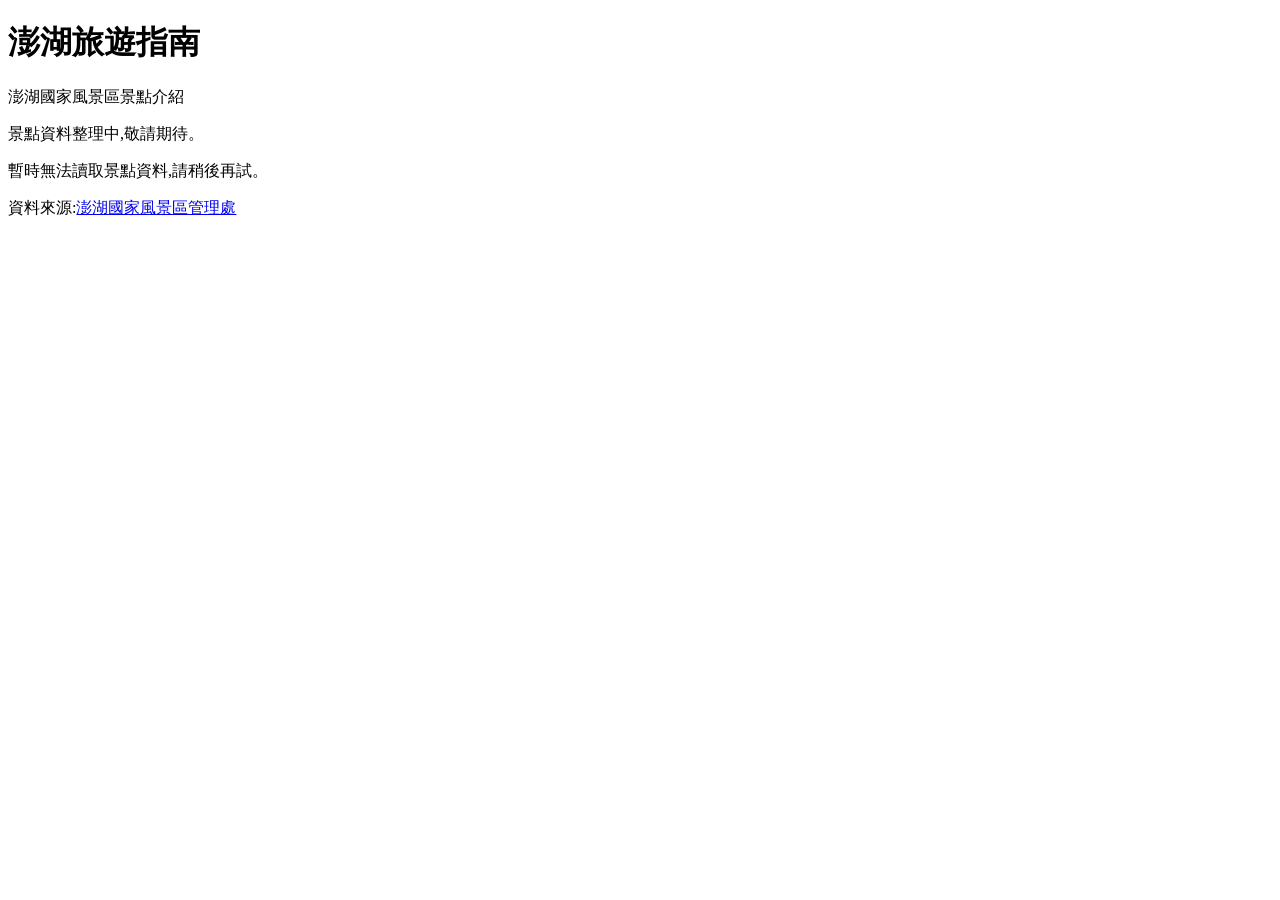
==== index.html @ 27d3d0ed "T2: 專案骨架 — 首頁/詳情頁/JS 模組/文件鏈/空資料占位 - index.html + assets/js/main.js:景點卡片列表,fetch data/places.json,空態友" ====
<!DOCTYPE html>
<html lang="zh-Hant">
<head>
  <meta charset="UTF-8">
  <meta name="viewport" content="width=device-width, initial-scale=1.0">
  <title>澎湖旅遊指南 | 景點列表</title>
  <meta name="description" content="澎湖旅遊景點介紹站,資料來源:澎湖國家風景區管理處。">
  <!-- T4(Hark)補上視覺實作:assets/css/style.css 目前尚未存在,先 link 占位 -->
  <link rel="stylesheet" href="assets/css/style.css">
</head>
<body>
  <header class="site-header">
    <h1>澎湖旅遊指南</h1>
    <p class="site-subtitle">澎湖國家風景區景點介紹</p>
  </header>

  <main>
    <section id="place-list" class="place-list" aria-live="polite">
      <!-- 景點卡片由 assets/js/main.js 動態渲染 -->
      <noscript>本站需要啟用 JavaScript 才能瀏覽景點列表。</noscript>
    </section>
  </main>

  <footer class="site-footer">
    <p>資料來源:<a href="https://www.penghu-nsa.gov.tw/" target="_blank" rel="noopener">澎湖國家風景區管理處</a></p>
  </footer>

  <script src="assets/js/main.js"></script>
</body>
</html>
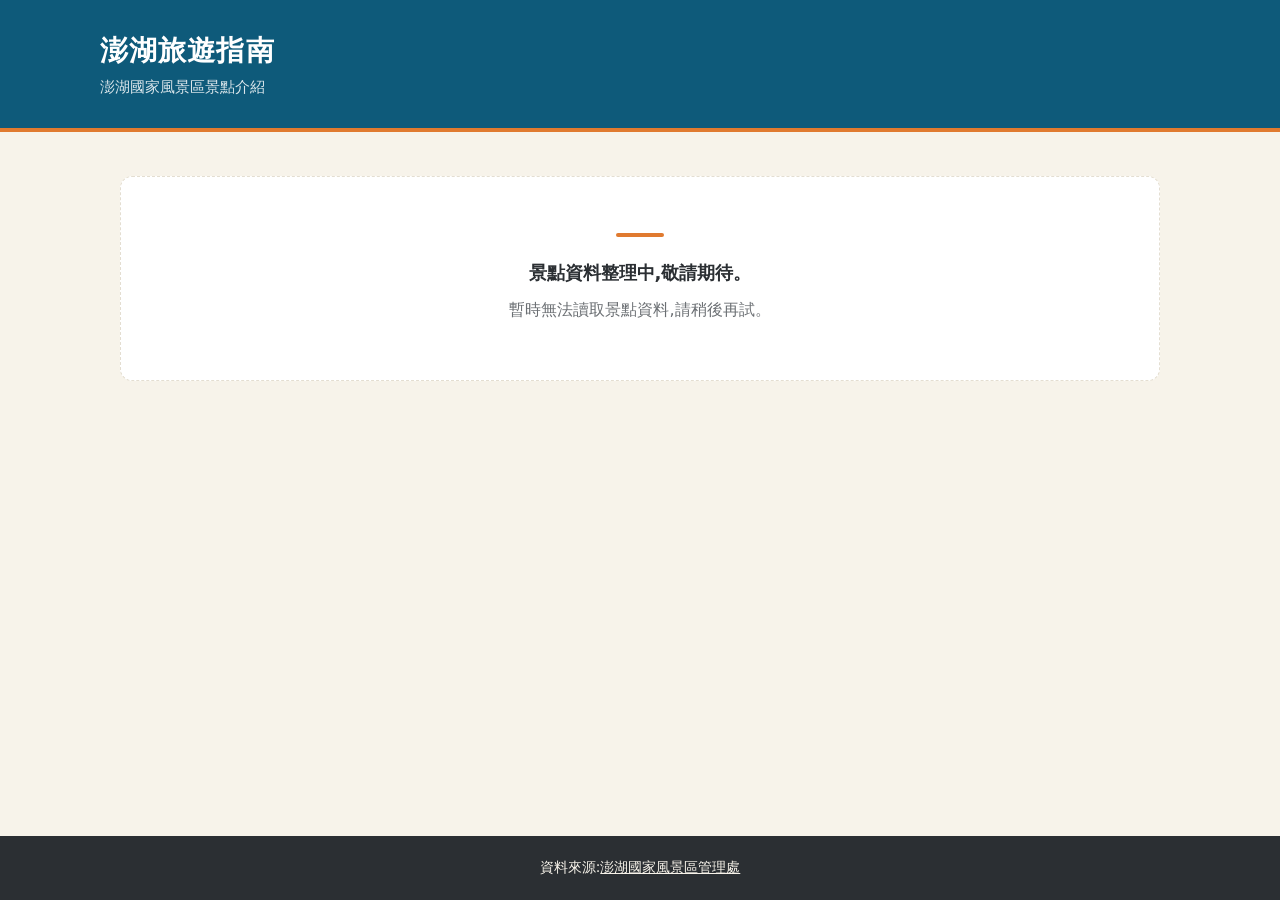
==== commit 1725c1a5: "T3/T4: AGENTS.md、SDD.md、style.css;前端對齊 slug/sources schema 並加地區/類型篩選" ====
--- a/index.html
+++ b/index.html
@@ -5,7 +5,6 @@
   <meta name="viewport" content="width=device-width, initial-scale=1.0">
   <title>澎湖旅遊指南 | 景點列表</title>
   <meta name="description" content="澎湖旅遊景點介紹站,資料來源:澎湖國家風景區管理處。">
-  <!-- T4(Hark)補上視覺實作:assets/css/style.css 目前尚未存在,先 link 占位 -->
   <link rel="stylesheet" href="assets/css/style.css">
 </head>
 <body>
@@ -15,6 +14,8 @@
   </header>
 
   <main>
+    <div id="filter-bar" class="filter-bar" hidden></div>
+    <p id="result-count" class="result-count" aria-live="polite"></p>
     <section id="place-list" class="place-list" aria-live="polite">
       <!-- 景點卡片由 assets/js/main.js 動態渲染 -->
       <noscript>本站需要啟用 JavaScript 才能瀏覽景點列表。</noscript>
--- a/assets/css/style.css
+++ b/assets/css/style.css
@@ -0,0 +1,410 @@
+/* =========================================================
+   style.css — 澎湖旅遊指南
+   視覺規範見 AGENTS.md §5。顏色只用下方 CSS 變數,不在別處寫死色碼。
+   ========================================================= */
+
+:root {
+  --color-sand: #F7F3EA;
+  --color-paper: #FFFFFF;
+  --color-basalt: #2B2F33;
+  --color-muted: #6B6F73;
+  --color-sea: #0E5A7A;
+  --color-sea-light: #E3EEF2;
+  --color-gaillardia: #E07A2F;
+  --color-line: #E4DED1;
+
+  --font-base: "PingFang TC", "Noto Sans TC", "Microsoft JhengHei", system-ui, sans-serif;
+  --radius: 12px;
+  --max-width: 1080px;
+  --reading-width: 720px;
+  --shadow: 0 1px 2px rgba(43, 47, 51, 0.06), 0 4px 16px rgba(43, 47, 51, 0.06);
+}
+
+/* ---------- 基礎 ---------- */
+
+*,
+*::before,
+*::after {
+  box-sizing: border-box;
+}
+
+html {
+  -webkit-text-size-adjust: 100%;
+}
+
+body {
+  margin: 0;
+  min-height: 100vh;
+  display: flex;
+  flex-direction: column;
+  background: var(--color-sand);
+  color: var(--color-basalt);
+  font-family: var(--font-base);
+  font-size: 16px;
+  line-height: 1.75;
+}
+
+main {
+  flex: 1;
+  width: 100%;
+  max-width: var(--max-width);
+  margin: 0 auto;
+  padding: 24px 20px 56px;
+}
+
+h1,
+h2,
+h3 {
+  line-height: 1.35;
+  font-weight: 700;
+}
+
+a {
+  color: var(--color-sea);
+}
+
+a:hover {
+  text-decoration-thickness: 2px;
+}
+
+:focus-visible {
+  outline: 3px solid var(--color-gaillardia);
+  outline-offset: 2px;
+}
+
+img {
+  max-width: 100%;
+  display: block;
+}
+
+/* ---------- 頁首 ---------- */
+
+.site-header {
+  background: var(--color-sea);
+  color: var(--color-paper);
+  padding: 32px 20px 28px;
+  border-bottom: 4px solid var(--color-gaillardia);
+}
+
+.site-header > * {
+  max-width: var(--max-width);
+  margin-left: auto;
+  margin-right: auto;
+}
+
+.site-header h1 {
+  margin: 0 auto;
+  font-size: 1.75rem;
+  letter-spacing: 0.04em;
+}
+
+.site-header h1 a {
+  color: inherit;
+  text-decoration: none;
+}
+
+.site-subtitle {
+  margin: 4px auto 0;
+  opacity: 0.85;
+  font-size: 0.95rem;
+}
+
+.site-header nav,
+.site-nav {
+  margin: 8px auto 0;
+  font-size: 0.95rem;
+}
+
+.site-header nav a,
+.site-nav a {
+  color: var(--color-paper);
+  opacity: 0.9;
+}
+
+/* ---------- 篩選列 ---------- */
+
+.filter-bar {
+  display: grid;
+  gap: 12px;
+  margin-bottom: 20px;
+}
+
+.filter-group {
+  display: flex;
+  flex-wrap: wrap;
+  align-items: center;
+  gap: 8px;
+}
+
+.filter-label {
+  min-width: 3em;
+  font-size: 0.9rem;
+  font-weight: 700;
+  color: var(--color-muted);
+}
+
+.filter-chip {
+  appearance: none;
+  border: 1px solid var(--color-line);
+  background: var(--color-paper);
+  color: var(--color-basalt);
+  font: inherit;
+  font-size: 0.9rem;
+  line-height: 1;
+  padding: 8px 14px;
+  border-radius: 999px;
+  cursor: pointer;
+  transition: background-color 0.15s, color 0.15s, border-color 0.15s;
+}
+
+.filter-chip:hover {
+  background: var(--color-sea-light);
+  border-color: var(--color-sea-light);
+}
+
+.filter-chip.is-active {
+  background: var(--color-sea);
+  border-color: var(--color-sea);
+  color: var(--color-paper);
+}
+
+.result-count {
+  margin: 0 0 12px;
+  font-size: 0.9rem;
+  color: var(--color-muted);
+}
+
+/* ---------- 景點卡片列表 ---------- */
+
+.place-list {
+  display: grid;
+  grid-template-columns: 1fr;
+  gap: 16px;
+}
+
+@media (min-width: 640px) {
+  .place-list {
+    grid-template-columns: repeat(2, 1fr);
+  }
+}
+
+@media (min-width: 960px) {
+  .place-list {
+    grid-template-columns: repeat(3, 1fr);
+  }
+}
+
+.place-card {
+  display: flex;
+  flex-direction: column;
+  background: var(--color-paper);
+  border: 1px solid var(--color-line);
+  border-top: 4px solid var(--color-gaillardia);
+  border-radius: var(--radius);
+  overflow: hidden;
+  color: inherit;
+  text-decoration: none;
+  transition: transform 0.15s, box-shadow 0.15s;
+}
+
+.place-card:hover {
+  transform: translateY(-2px);
+  box-shadow: var(--shadow);
+}
+
+.place-card-image {
+  width: 100%;
+  aspect-ratio: 16 / 9;
+  object-fit: cover;
+}
+
+.place-card-body {
+  display: flex;
+  flex-direction: column;
+  gap: 6px;
+  padding: 16px 18px 18px;
+  flex: 1;
+}
+
+.place-card-meta,
+.place-meta {
+  margin: 0;
+  font-size: 0.85rem;
+  color: var(--color-muted);
+}
+
+.place-card-meta strong,
+.place-meta strong {
+  color: var(--color-sea);
+  font-weight: 700;
+}
+
+.place-card-name {
+  margin: 0;
+  font-size: 1.2rem;
+}
+
+.place-card-summary {
+  margin: 0;
+  font-size: 0.95rem;
+  flex: 1;
+}
+
+.place-card-tags,
+.place-tags {
+  display: flex;
+  flex-wrap: wrap;
+  gap: 6px;
+  margin: 4px 0 0;
+  padding: 0;
+  list-style: none;
+}
+
+.tag {
+  font-size: 0.8rem;
+  line-height: 1;
+  padding: 5px 10px;
+  border-radius: 999px;
+  background: var(--color-sea-light);
+  color: var(--color-sea);
+}
+
+/* ---------- 詳情頁 ---------- */
+
+.place-detail {
+  max-width: var(--reading-width);
+  margin: 0 auto;
+  background: var(--color-paper);
+  border: 1px solid var(--color-line);
+  border-top: 4px solid var(--color-gaillardia);
+  border-radius: var(--radius);
+  padding: 28px 28px 32px;
+}
+
+@media (max-width: 480px) {
+  .place-detail {
+    padding: 20px 18px 24px;
+  }
+}
+
+.place-figure {
+  margin: -28px -28px 20px;
+}
+
+.place-image {
+  width: 100%;
+  aspect-ratio: 16 / 9;
+  object-fit: cover;
+}
+
+.place-image-credit {
+  margin: 6px 28px 0;
+  font-size: 0.8rem;
+  color: var(--color-muted);
+}
+
+.place-name {
+  margin: 4px 0 8px;
+  font-size: 1.75rem;
+}
+
+.place-summary {
+  margin: 0 0 20px;
+  font-size: 1.1rem;
+  color: var(--color-sea);
+  font-weight: 700;
+}
+
+.place-description p {
+  margin: 0 0 1em;
+}
+
+.place-address {
+  margin: 16px 0 0;
+  padding-top: 16px;
+  border-top: 1px solid var(--color-line);
+}
+
+.place-tags {
+  margin-top: 12px;
+}
+
+.place-notice {
+  margin: 20px 0 0;
+  padding: 12px 14px;
+  border-left: 4px solid var(--color-gaillardia);
+  background: var(--color-sand);
+  font-size: 0.9rem;
+}
+
+.place-source {
+  margin: 20px 0 0;
+  padding: 0;
+  list-style: none;
+}
+
+.place-source li + li {
+  margin-top: 4px;
+}
+
+.place-updated {
+  margin: 12px 0 0;
+  font-size: 0.85rem;
+  color: var(--color-muted);
+}
+
+/* ---------- 空態 / 狀態訊息 ---------- */
+
+.empty-state {
+  grid-column: 1 / -1;
+  text-align: center;
+  padding: 56px 24px;
+  background: var(--color-paper);
+  border: 1px dashed var(--color-line);
+  border-radius: var(--radius);
+}
+
+.empty-state::before {
+  content: "";
+  display: block;
+  width: 48px;
+  height: 4px;
+  margin: 0 auto 20px;
+  border-radius: 2px;
+  background: var(--color-gaillardia);
+}
+
+.empty-state-title {
+  margin: 0 0 6px;
+  font-size: 1.15rem;
+  font-weight: 700;
+}
+
+.empty-state-hint {
+  margin: 0;
+  color: var(--color-muted);
+}
+
+/* ---------- 頁尾 ---------- */
+
+.site-footer {
+  background: var(--color-basalt);
+  color: var(--color-sand);
+  padding: 20px;
+  font-size: 0.85rem;
+  text-align: center;
+}
+
+.site-footer p {
+  margin: 0;
+}
+
+.site-footer a {
+  color: var(--color-sand);
+}
+
+@media (prefers-reduced-motion: reduce) {
+  * {
+    transition: none !important;
+  }
+}
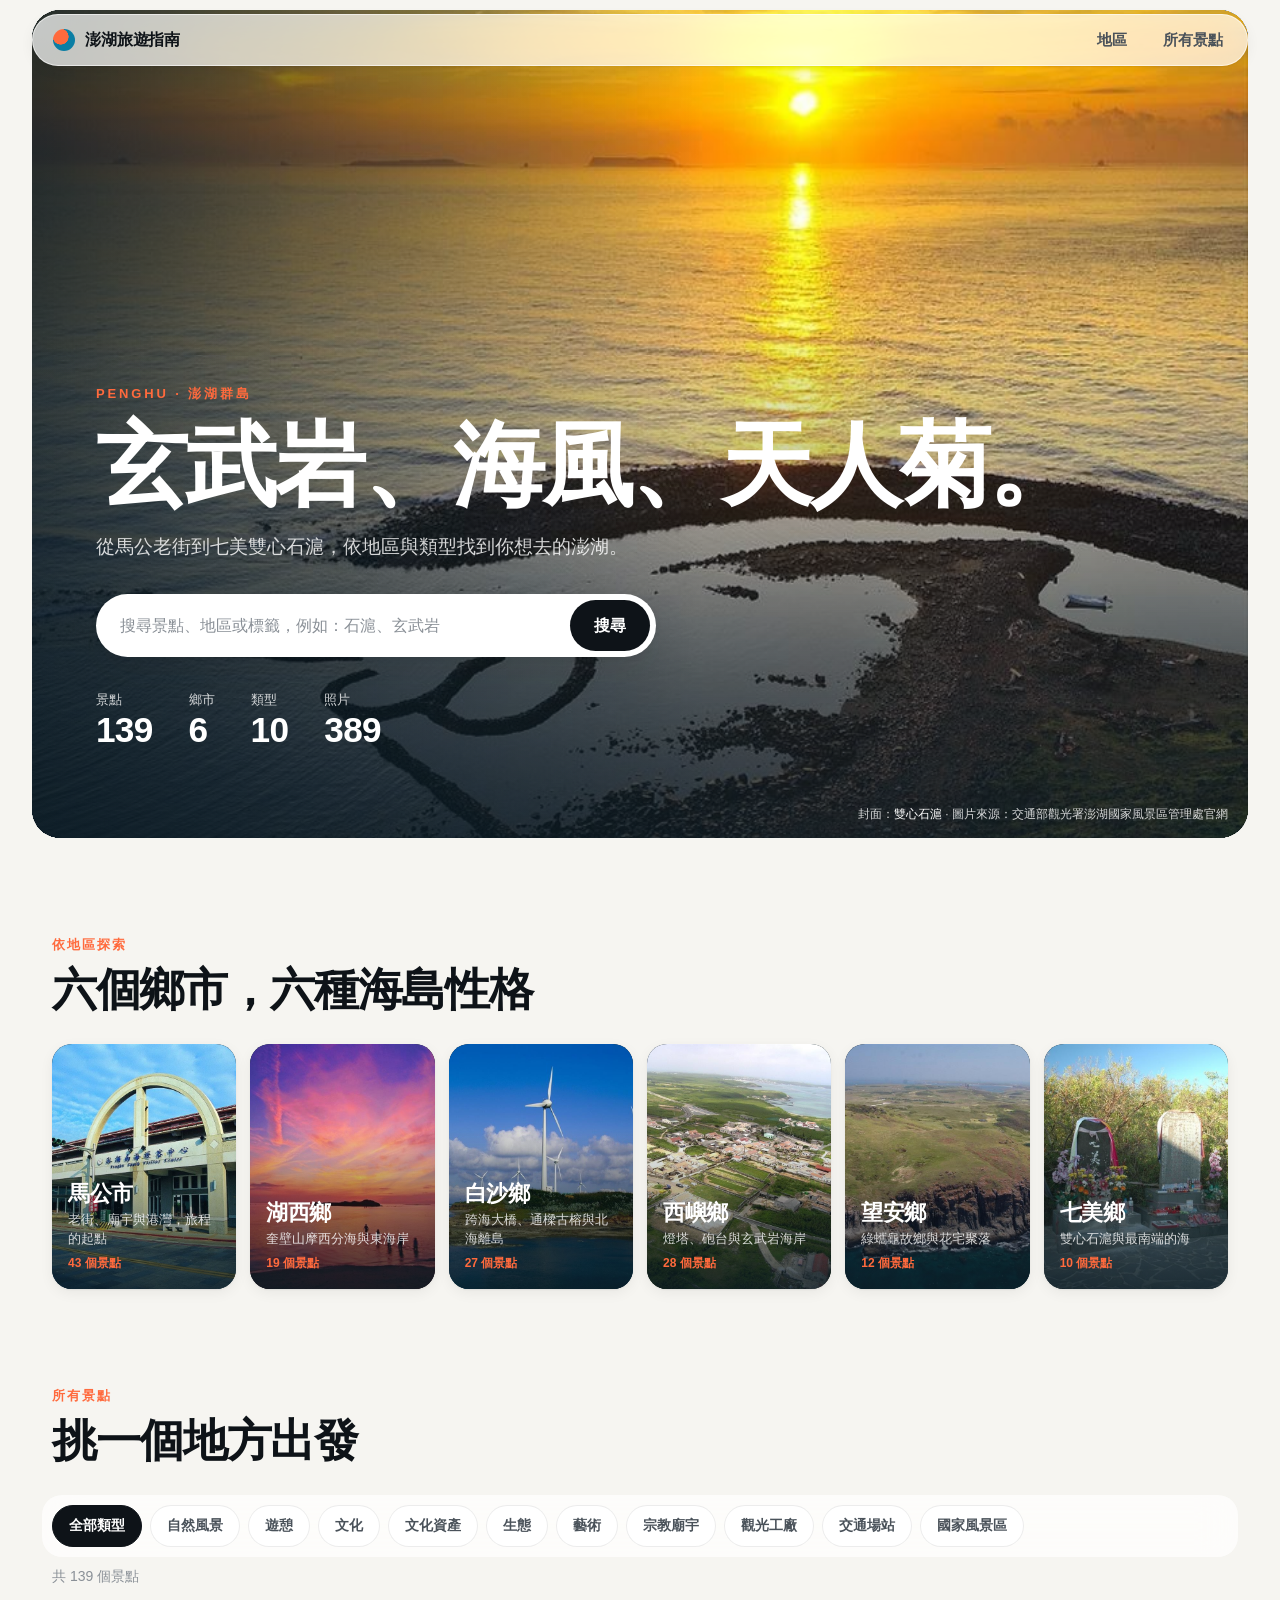
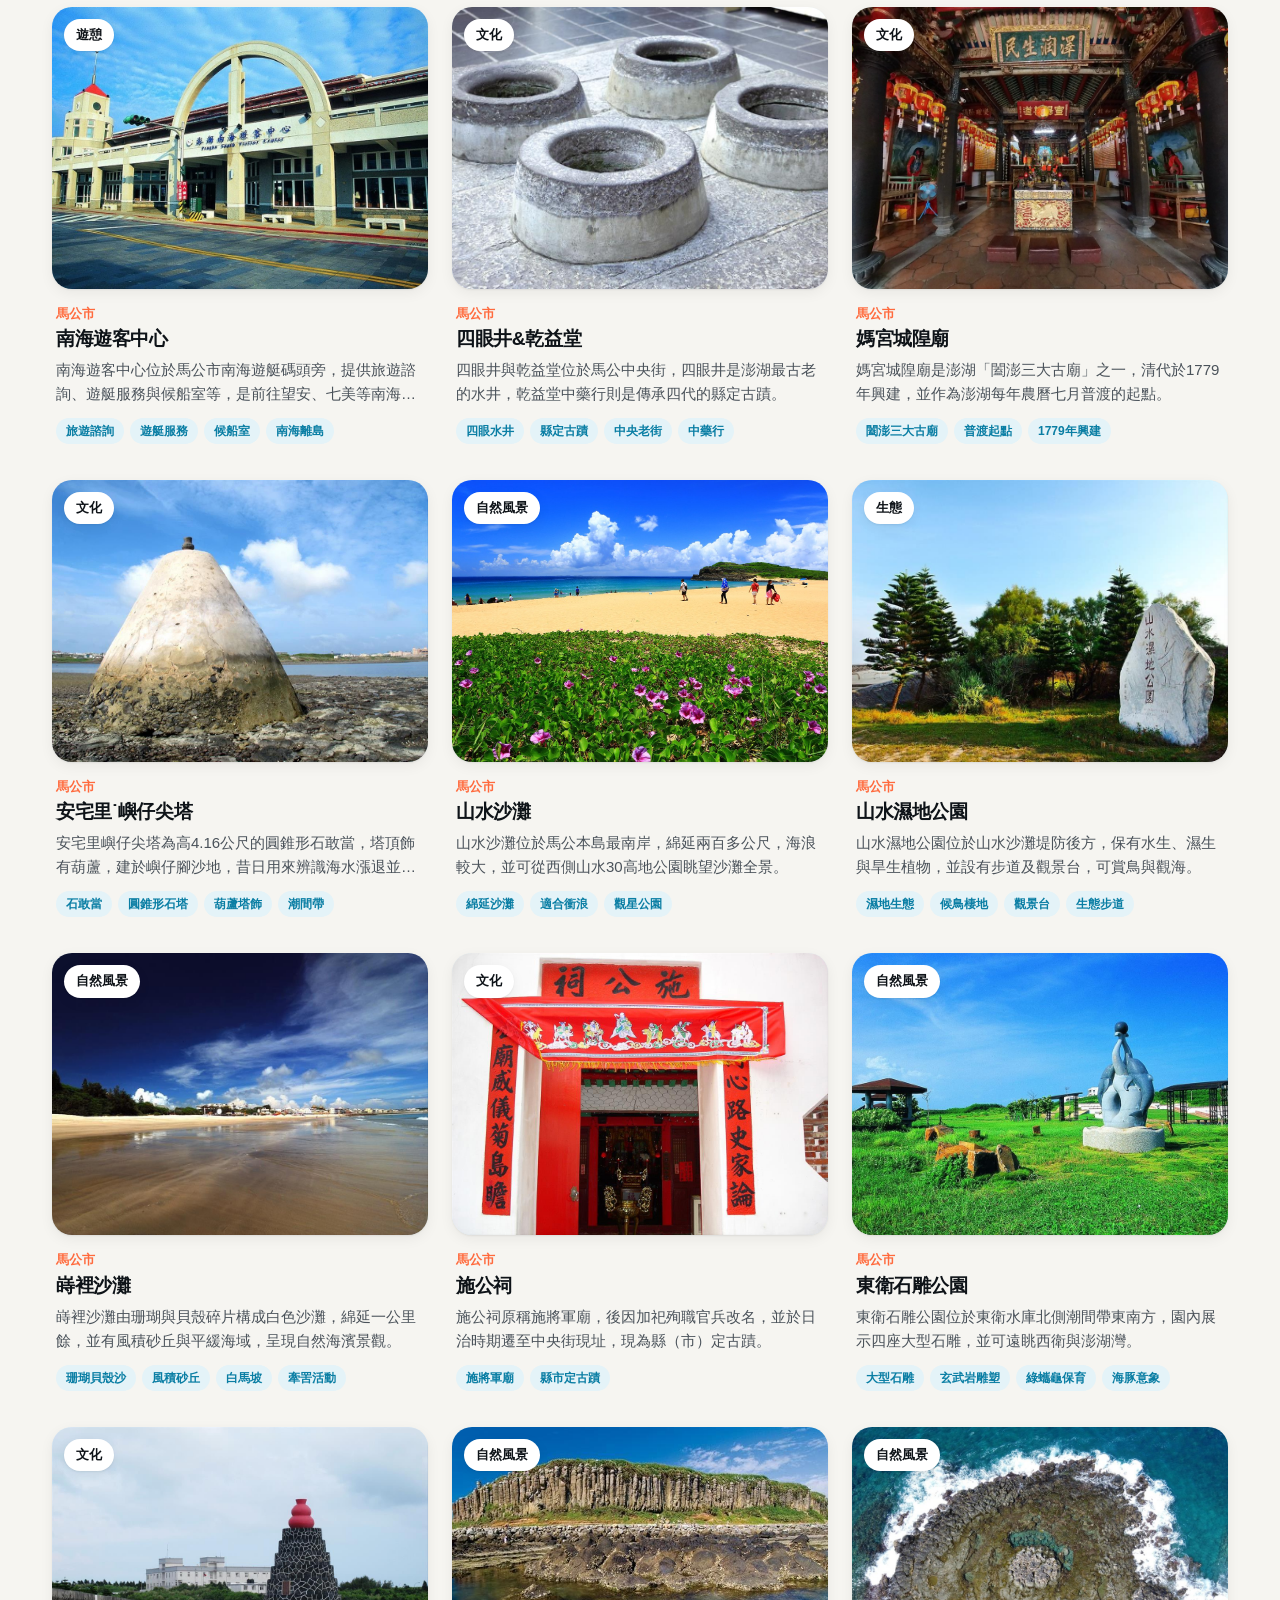
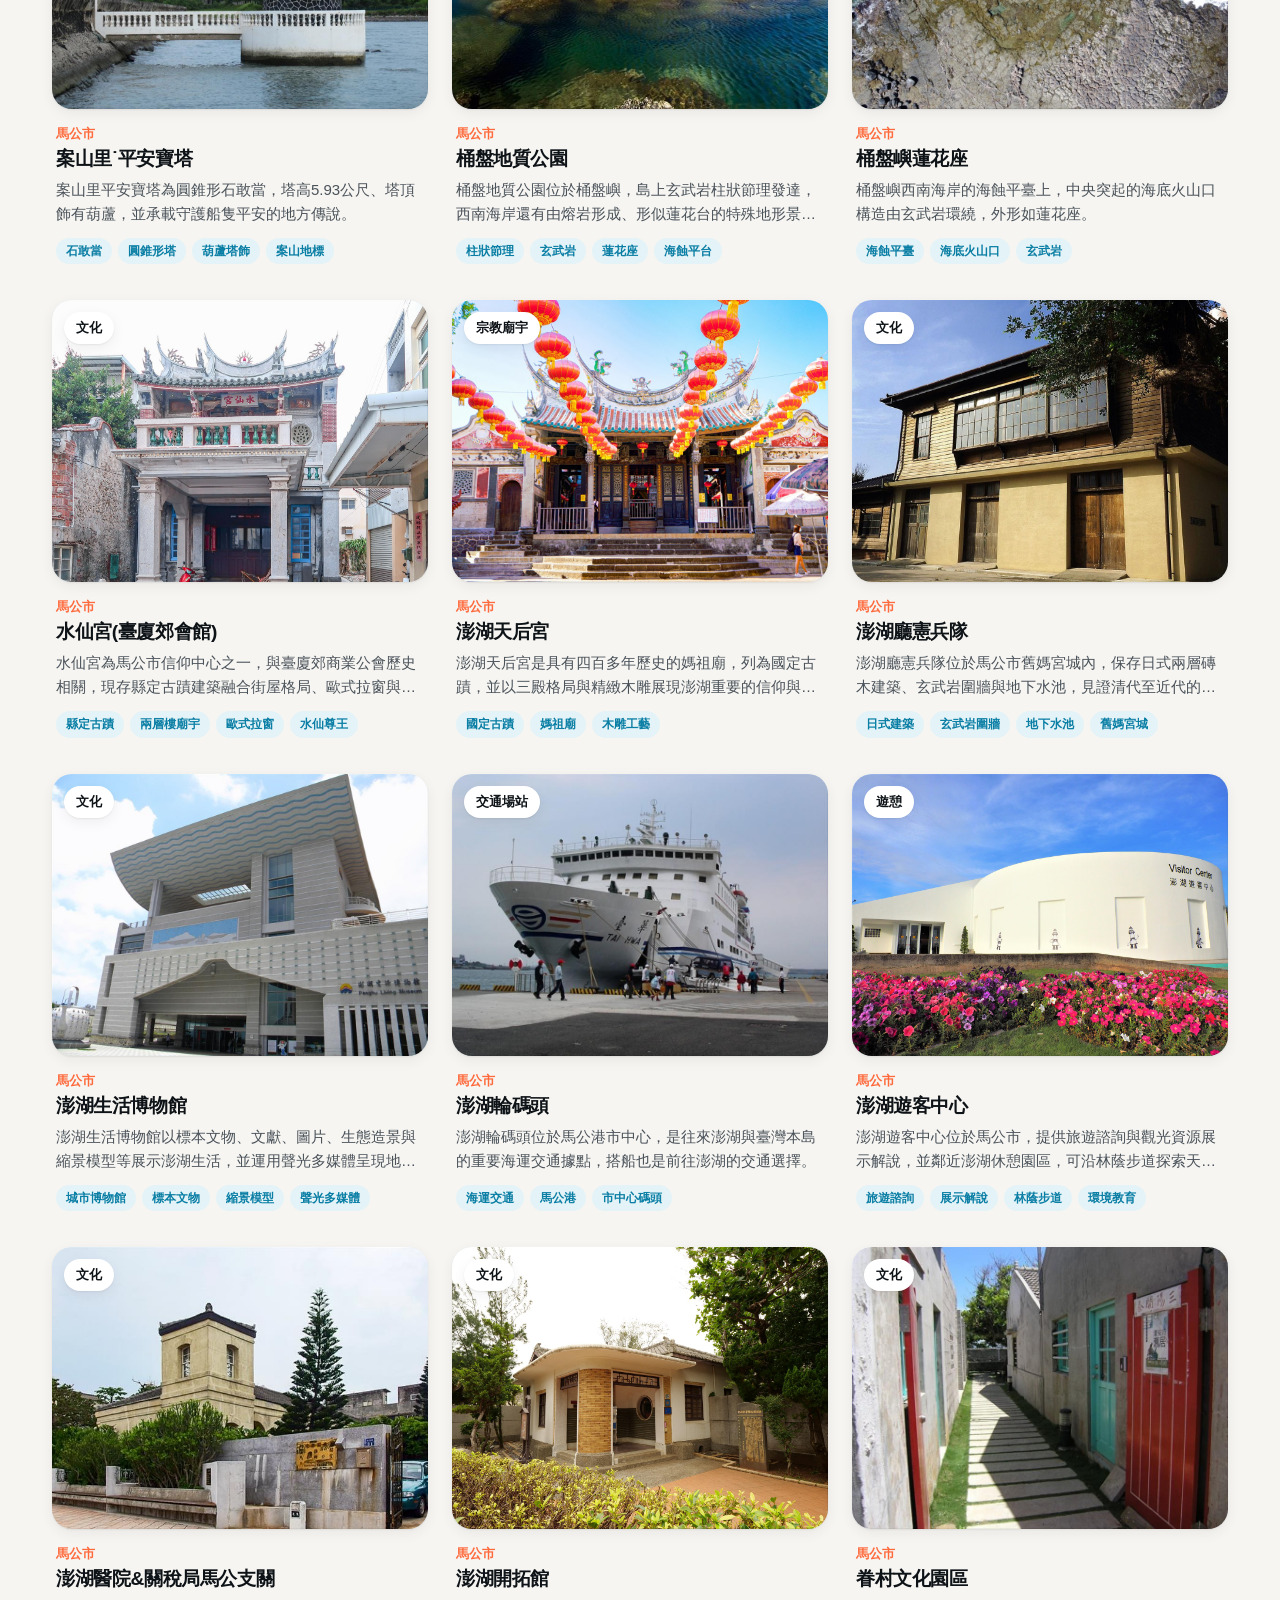
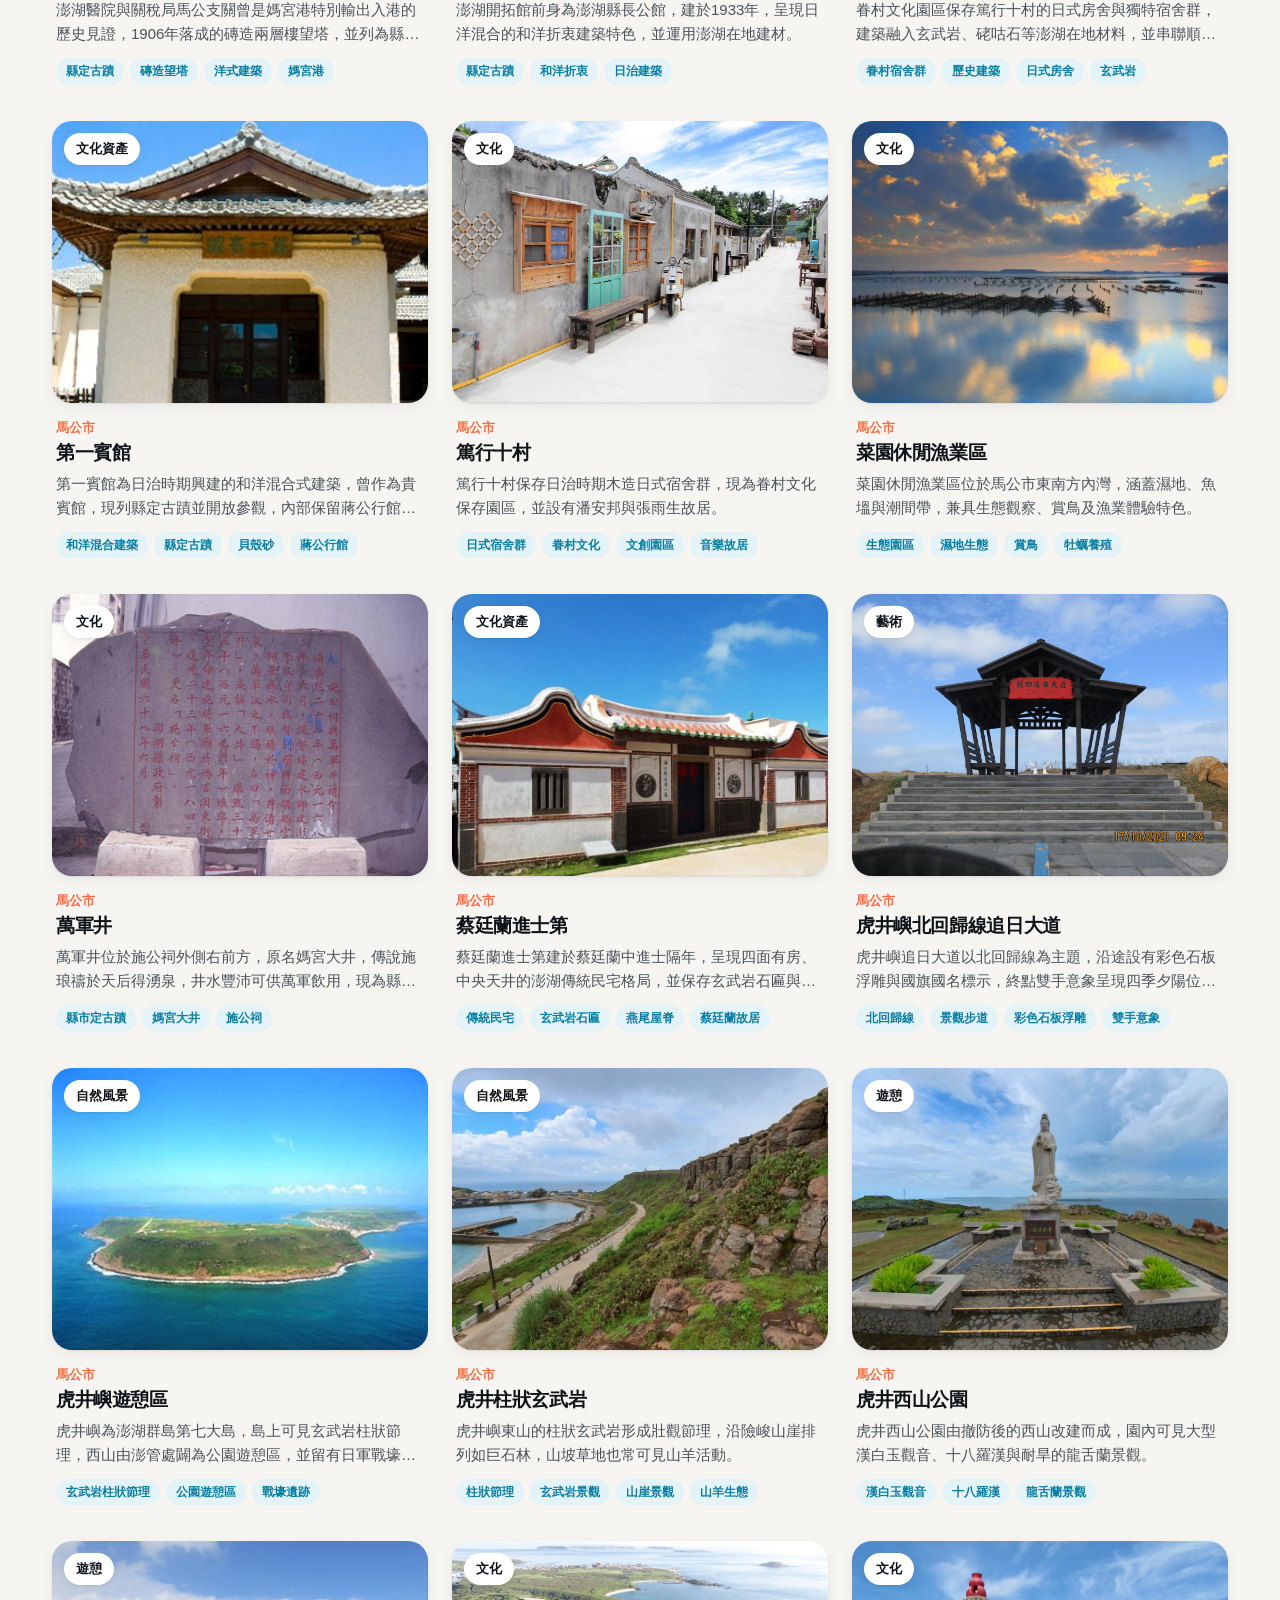
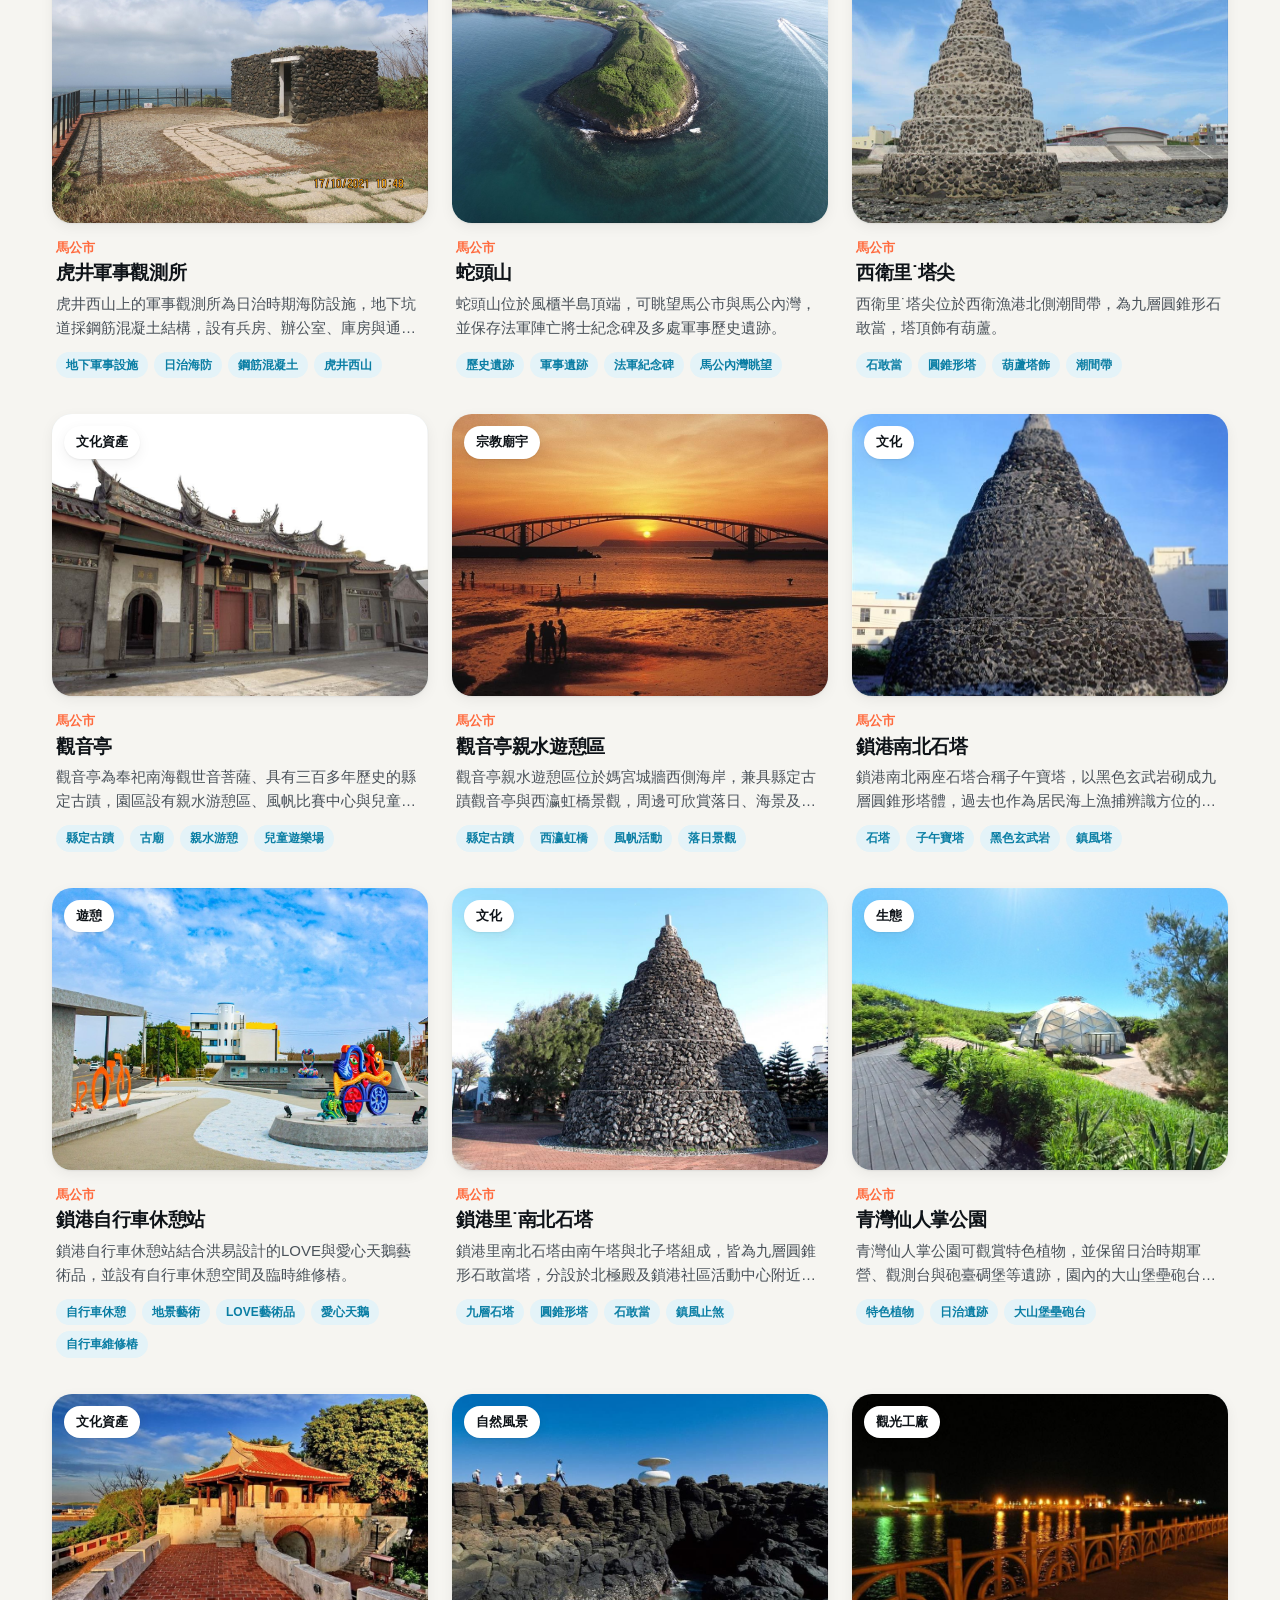
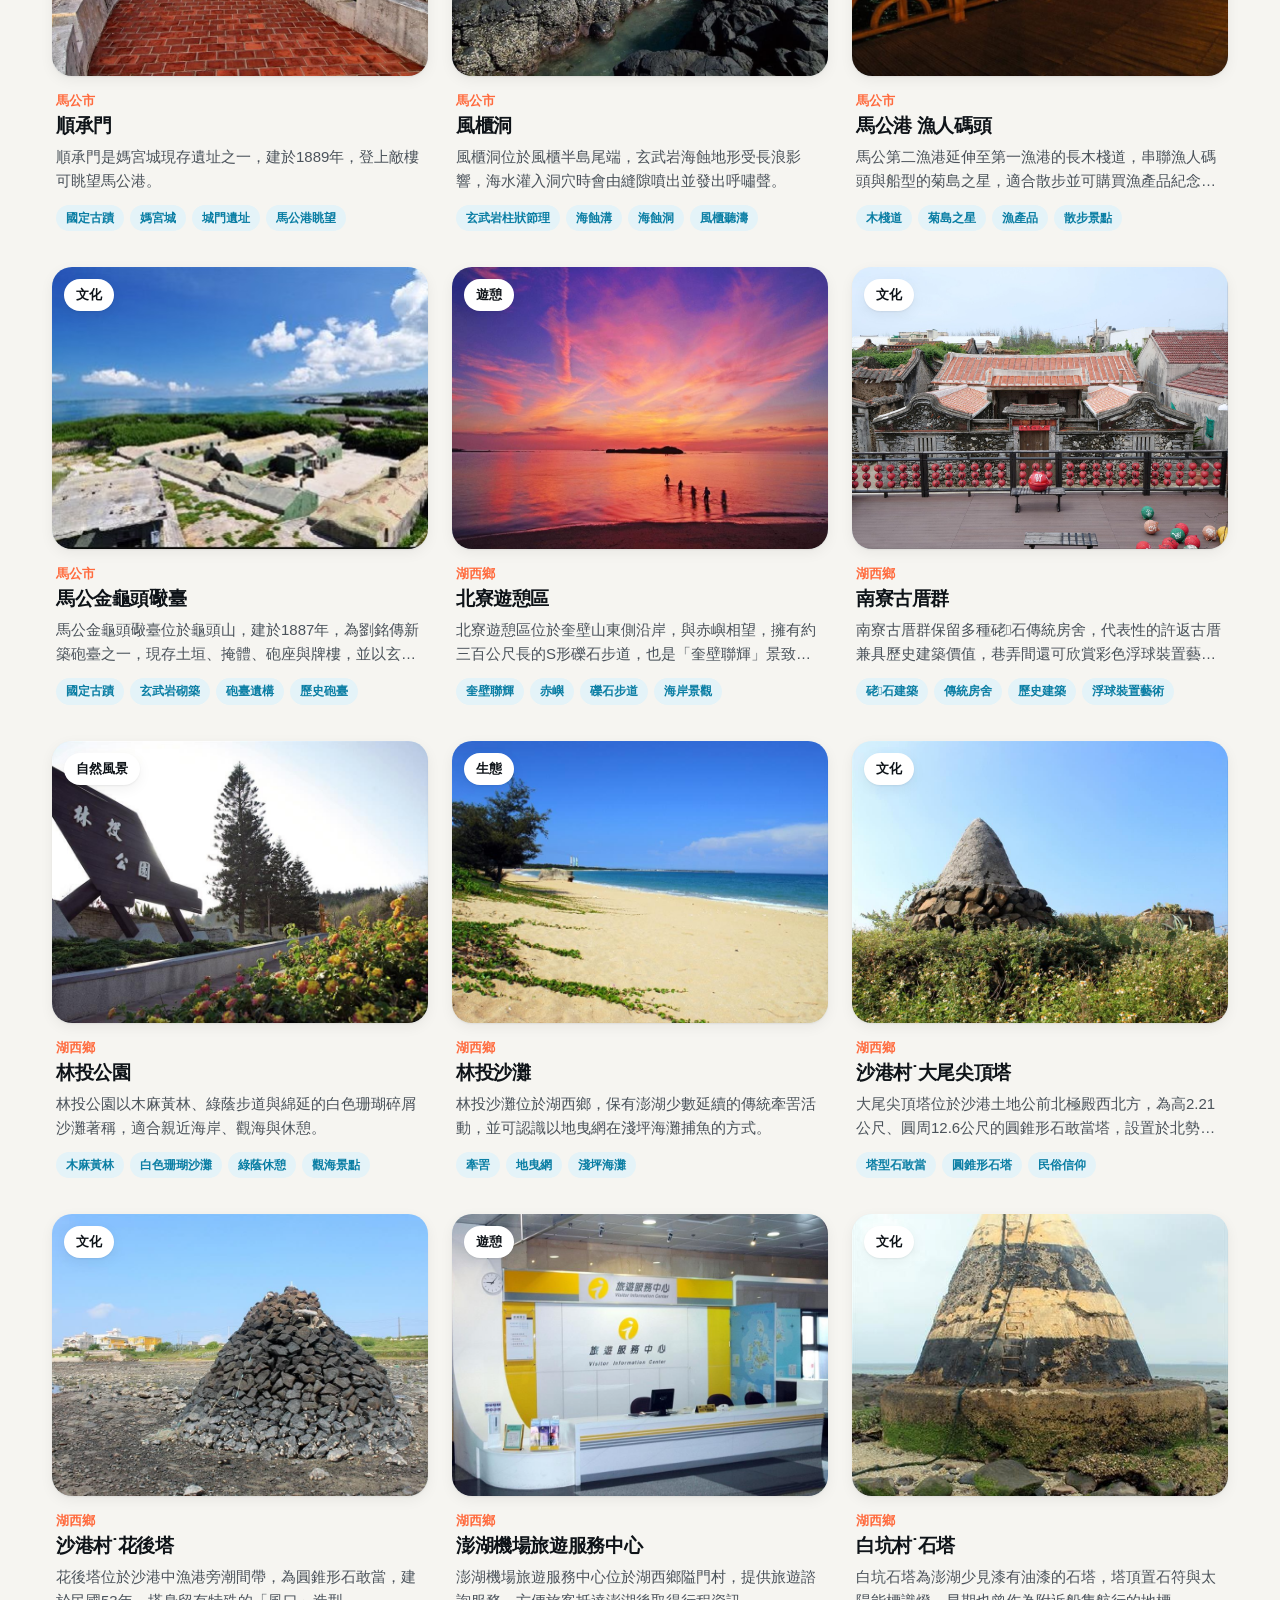
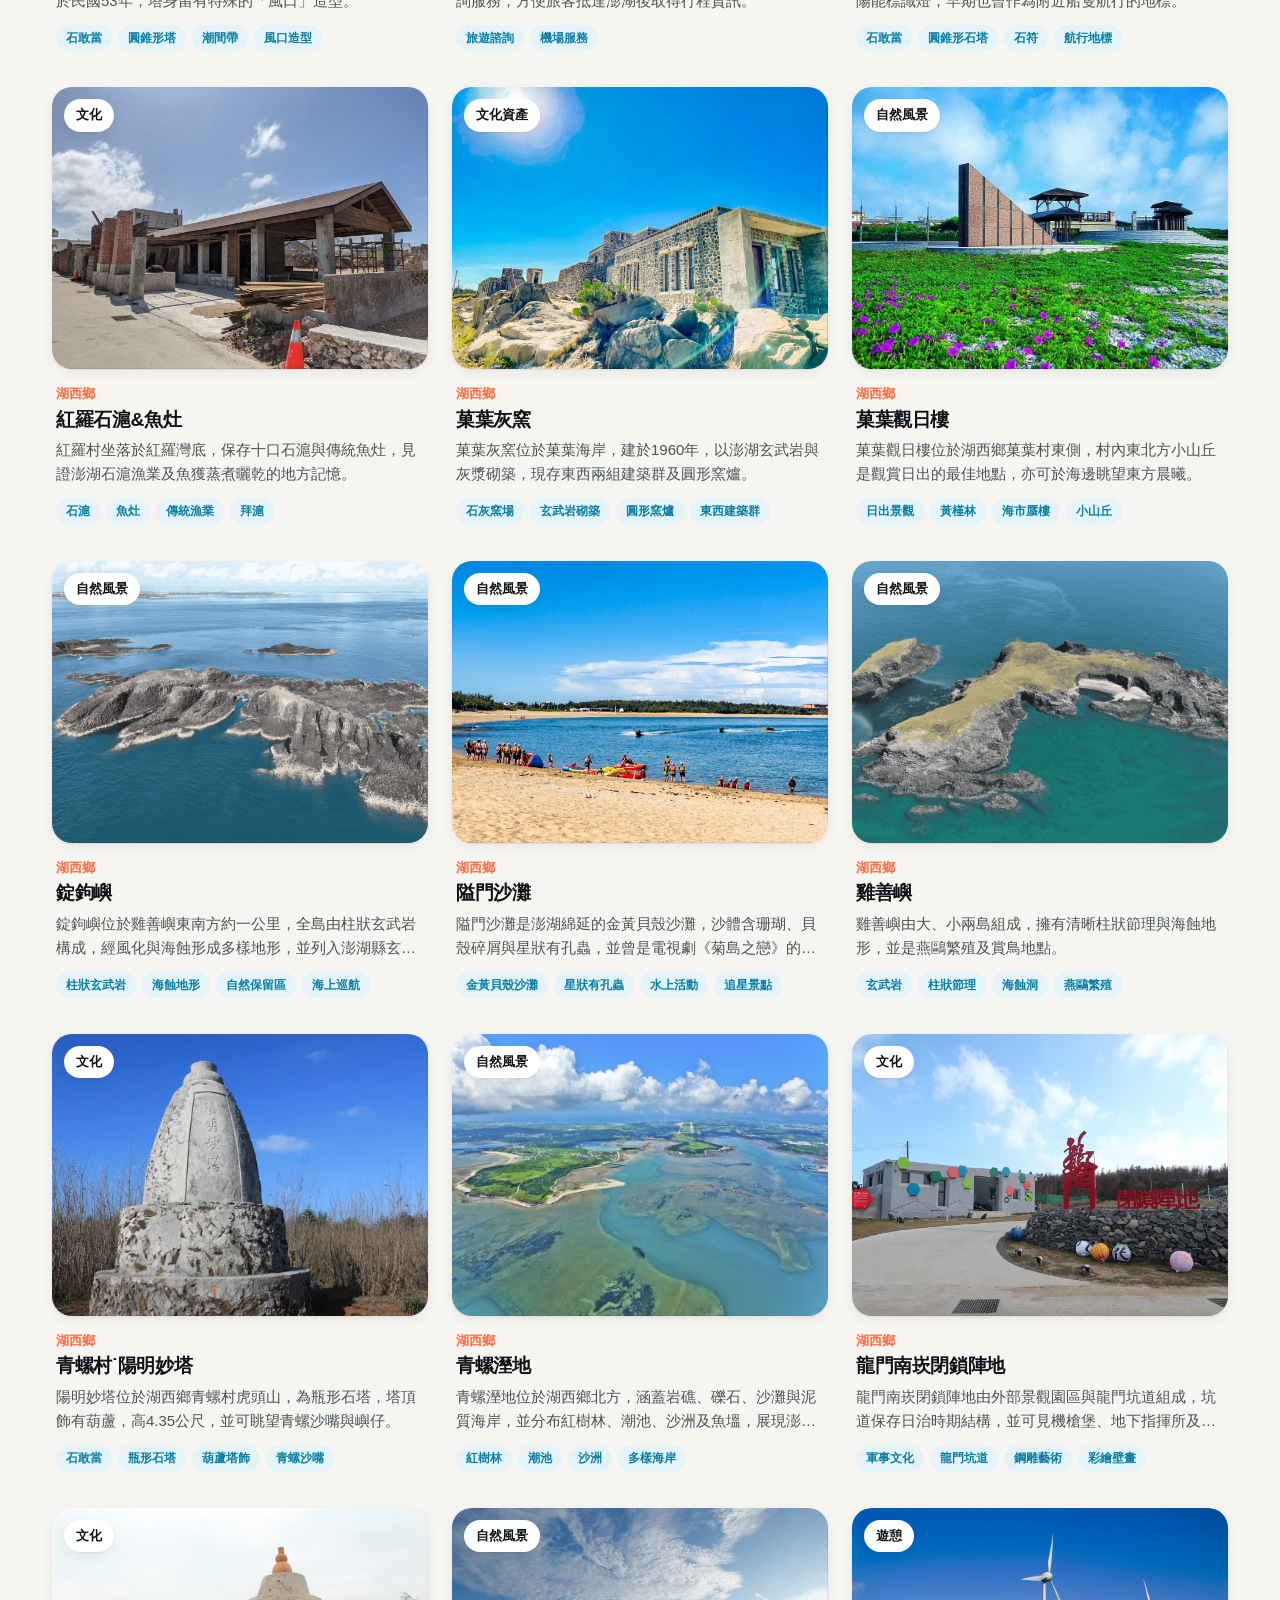
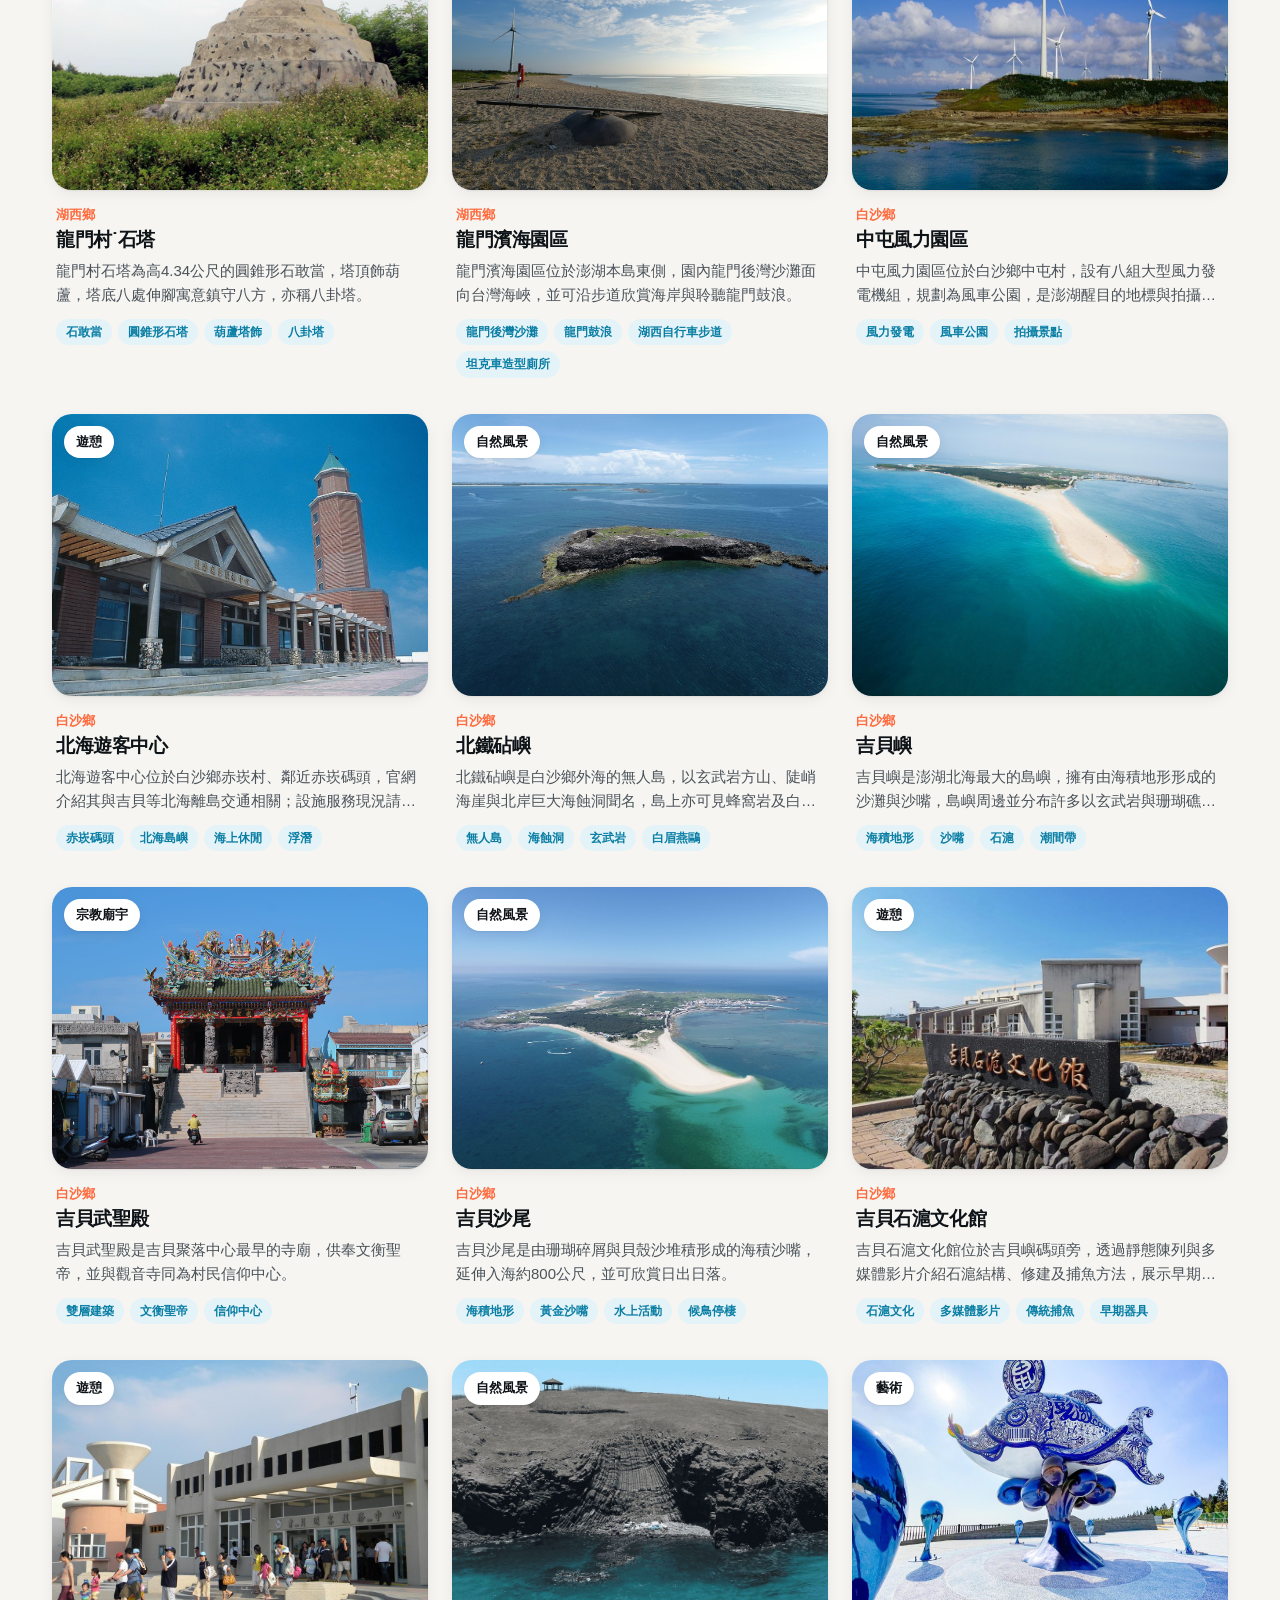
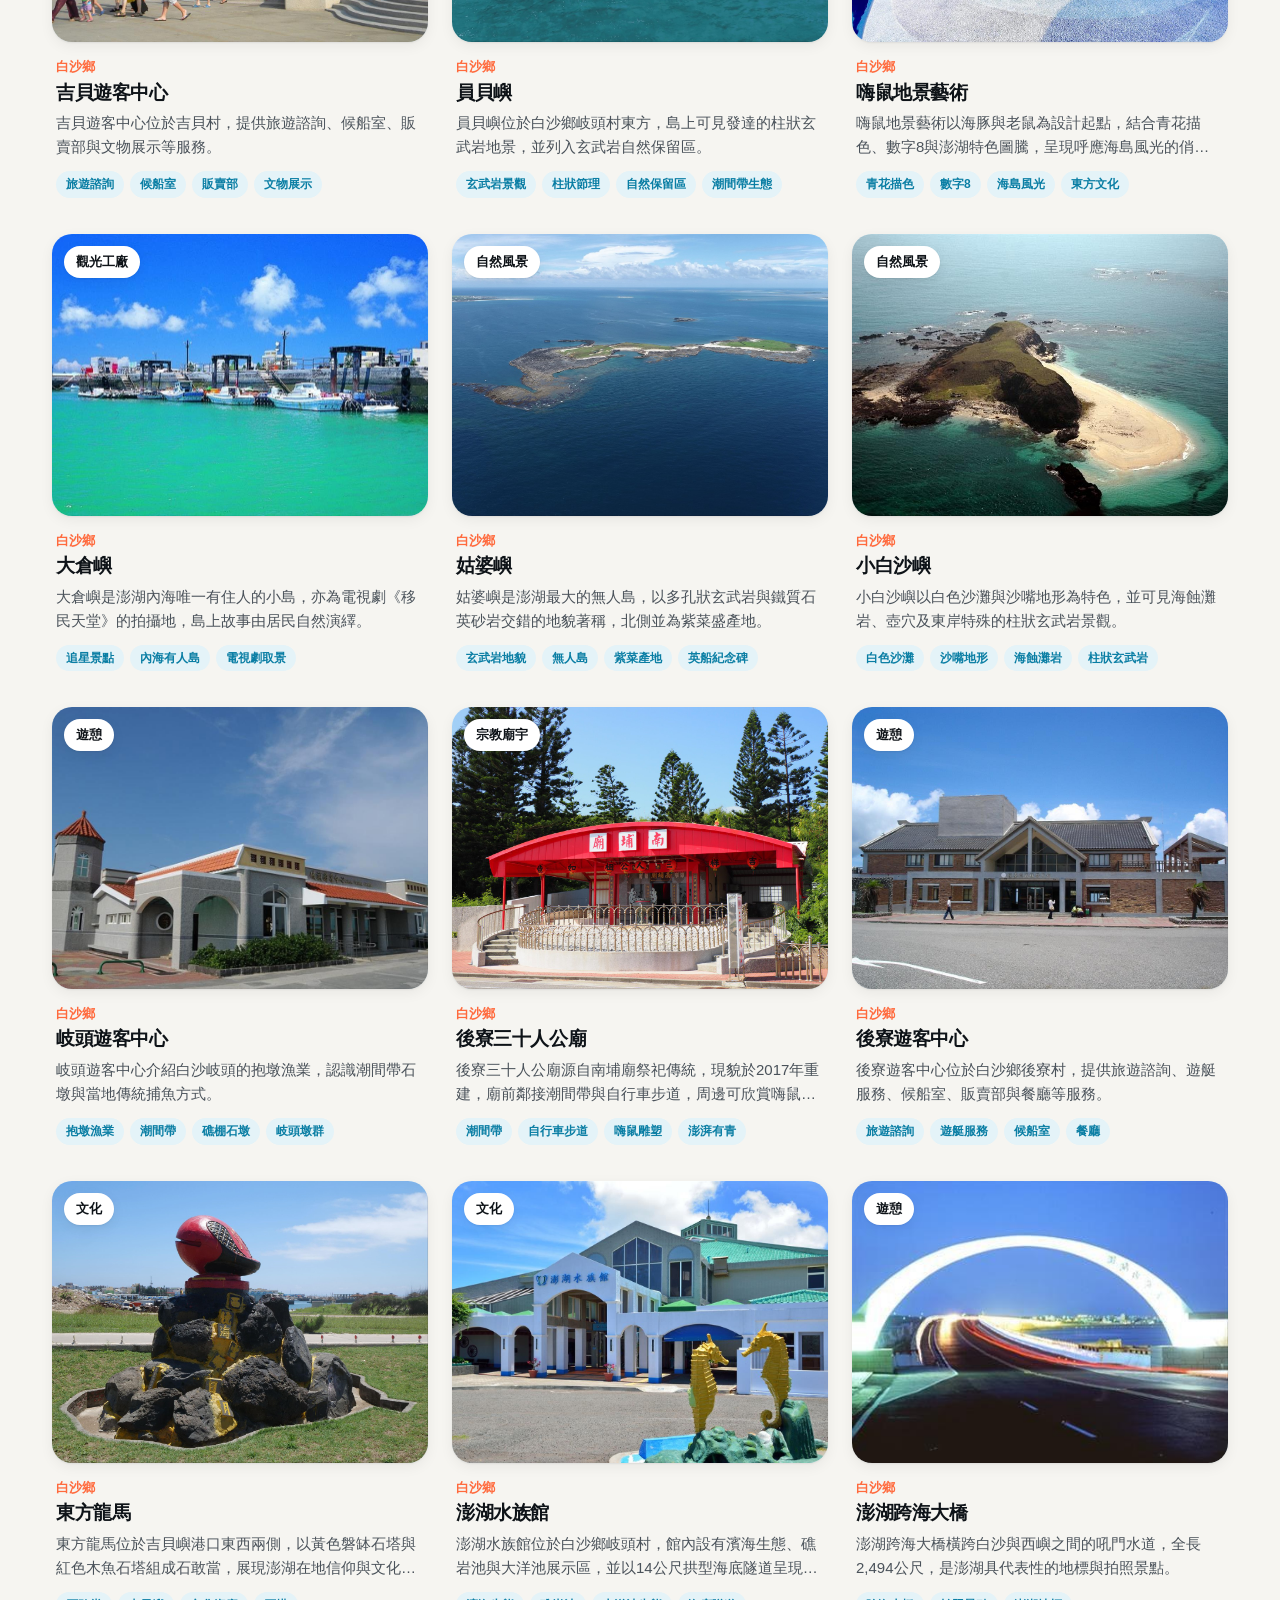
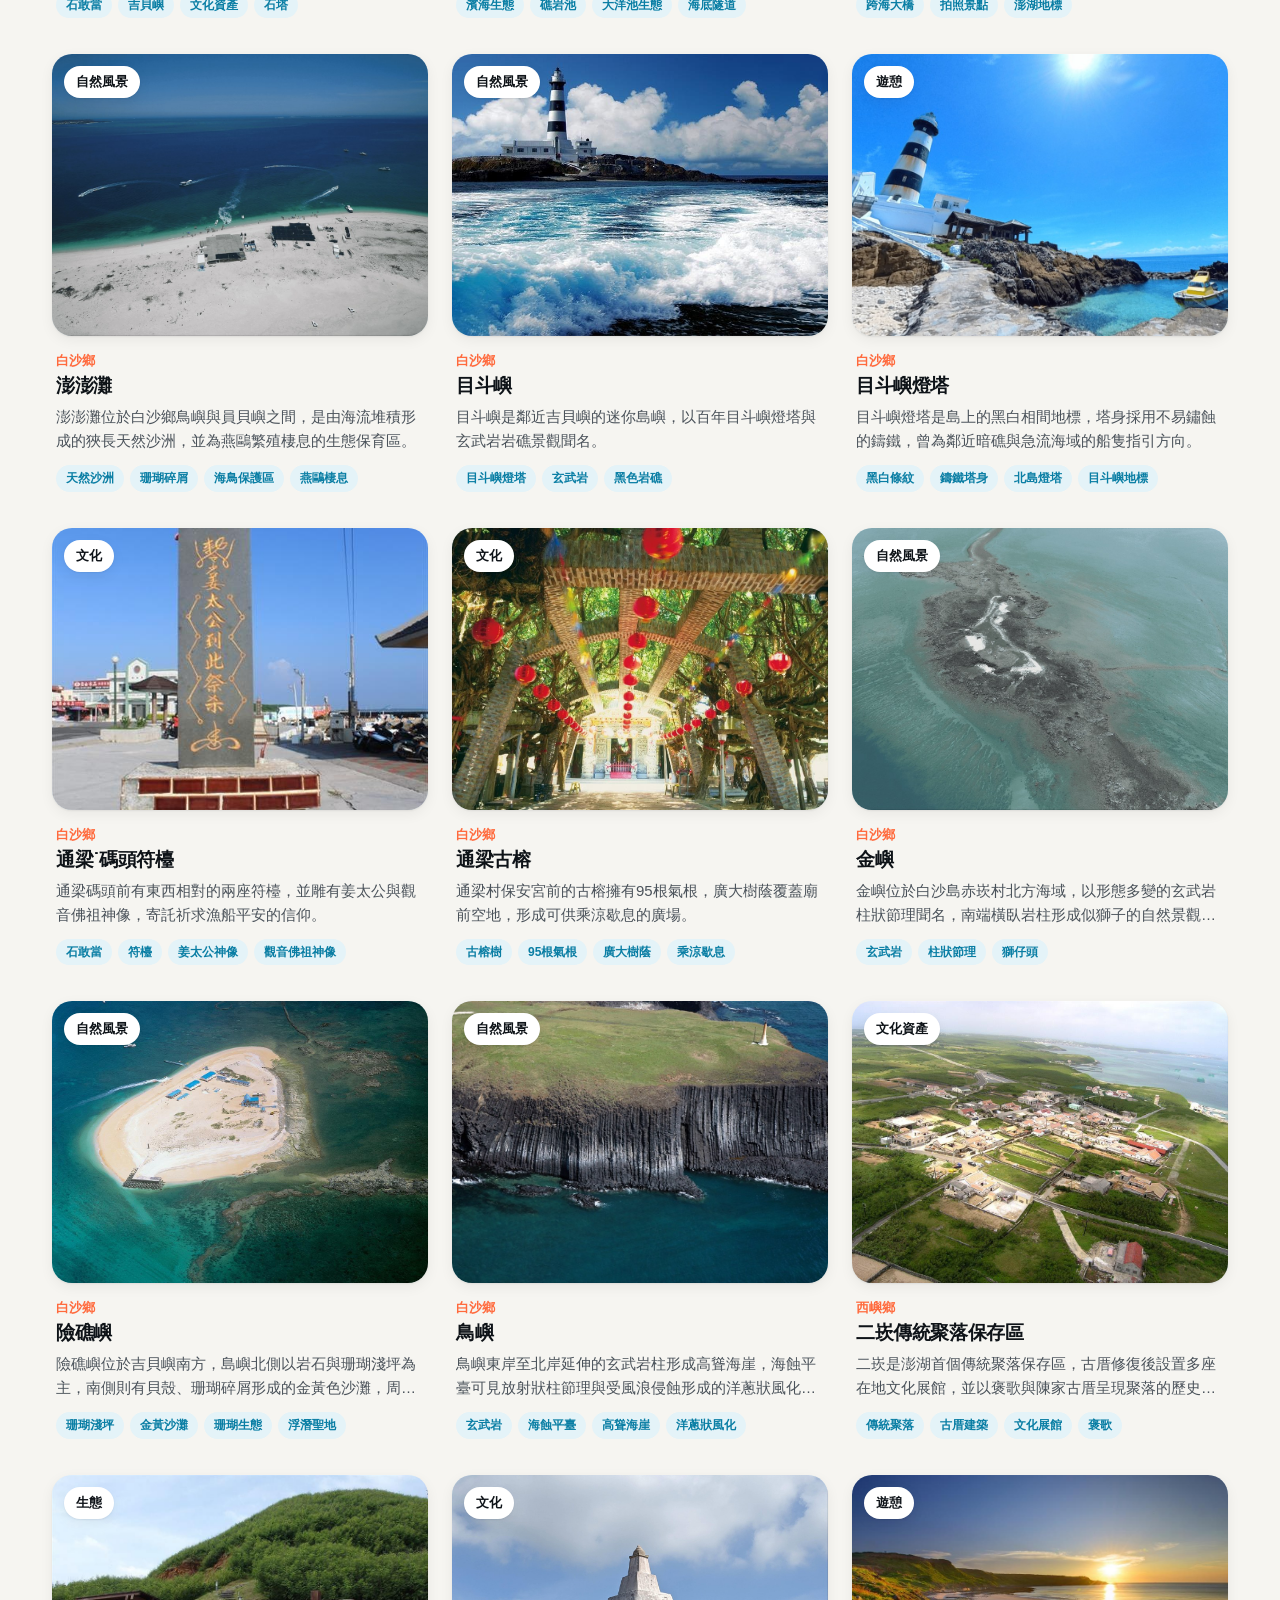
==== commit 33473b47: "feat(T12): 第二階段前端重寫（依 AGENTS.md §5），§5 補 class 清單" ====
--- a/index.html
+++ b/index.html
@@ -3,27 +3,69 @@
 <head>
   <meta charset="UTF-8">
   <meta name="viewport" content="width=device-width, initial-scale=1.0">
-  <title>澎湖旅遊指南 | 景點列表</title>
-  <meta name="description" content="澎湖旅遊景點介紹站,資料來源:澎湖國家風景區管理處。">
+  <title>澎湖旅遊指南 | 玄武岩、海風、天人菊</title>
+  <meta name="description" content="澎湖景點介紹站，依地區與類型探索澎湖六鄉市景點。資料與照片來源：交通部觀光署澎湖國家風景區管理處。">
   <link rel="stylesheet" href="assets/css/style.css">
 </head>
-<body>
-  <header class="site-header">
-    <h1>澎湖旅遊指南</h1>
-    <p class="site-subtitle">澎湖國家風景區景點介紹</p>
+<body class="page-home">
+  <!-- 浮動頂欄（AGENTS.md §5 首頁結構） -->
+  <header class="topbar">
+    <nav class="topbar-inner" aria-label="主要導覽">
+      <a class="brand" href="index.html"><span class="brand-mark" aria-hidden="true"></span>澎湖旅遊指南</a>
+      <div class="topbar-links">
+        <a class="topbar-link" href="#areas">地區</a>
+        <a class="topbar-link" href="#places">所有景點</a>
+      </div>
+    </nav>
   </header>
 
   <main>
-    <div id="filter-bar" class="filter-bar" hidden></div>
-    <p id="result-count" class="result-count" aria-live="polite"></p>
-    <section id="place-list" class="place-list" aria-live="polite">
-      <!-- 景點卡片由 assets/js/main.js 動態渲染 -->
-      <noscript>本站需要啟用 JavaScript 才能瀏覽景點列表。</noscript>
+    <!-- 封面：雙心石滬滿版圖 + 標語 + 搜尋 + 即時統計 -->
+    <section class="hero" id="hero">
+      <div class="hero-media" id="hero-media"></div>
+      <div class="hero-shade" aria-hidden="true"></div>
+      <div class="hero-body">
+        <p class="hero-kicker">PENGHU · 澎湖群島</p>
+        <h1 class="hero-title">玄武岩、海風、天人菊。</h1>
+        <p class="hero-lead">從馬公老街到七美雙心石滬，依地區與類型找到你想去的澎湖。</p>
+        <form class="search" id="search-form" role="search">
+          <label class="visually-hidden" for="search-input">搜尋景點</label>
+          <input class="search-input" id="search-input" type="search" placeholder="搜尋景點、地區或標籤，例如：石滬、玄武岩" autocomplete="off">
+          <button class="search-btn" type="submit">搜尋</button>
+        </form>
+        <dl class="hero-stats" id="hero-stats" aria-live="polite"></dl>
+      </div>
+      <p class="hero-credit" id="hero-credit"></p>
+    </section>
+
+    <!-- 依地區探索：六鄉市圖磚 -->
+    <section class="section" id="areas">
+      <div class="section-head">
+        <p class="eyebrow">依地區探索</p>
+        <h2 class="section-title">六個鄉市，六種海島性格</h2>
+      </div>
+      <div class="area-grid" id="area-grid"></div>
+    </section>
+
+    <!-- 所有景點：吸頂類型 chip 列 + 卡片 -->
+    <section class="section" id="places">
+      <div class="section-head">
+        <p class="eyebrow">所有景點</p>
+        <h2 class="section-title">挑一個地方出發</h2>
+      </div>
+      <div class="chip-bar" id="chip-bar" hidden></div>
+      <p class="result-count" id="result-count" aria-live="polite"></p>
+      <div class="card-grid" id="card-grid" aria-live="polite">
+        <noscript><div class="empty-state"><p class="empty-state-title">本站需要啟用 JavaScript 才能瀏覽景點列表。</p></div></noscript>
+      </div>
     </section>
   </main>
 
   <footer class="site-footer">
-    <p>資料來源:<a href="https://www.penghu-nsa.gov.tw/" target="_blank" rel="noopener">澎湖國家風景區管理處</a></p>
+    <div class="footer-inner">
+      <p class="footer-brand">澎湖旅遊指南</p>
+      <p class="footer-text">景點資料與照片來源：<a href="https://www.penghu-nsa.gov.tw/" target="_blank" rel="noopener">交通部觀光署澎湖國家風景區管理處</a>。開放時間、票價、船班等資訊常有變動，出發前請至官網確認。</p>
+    </div>
   </footer>
 
   <script src="assets/js/main.js"></script>
--- a/assets/css/style.css
+++ b/assets/css/style.css
@@ -1,410 +1,478 @@
-/* =========================================================
-   style.css — 澎湖旅遊指南
-   視覺規範見 AGENTS.md §5。顏色只用下方 CSS 變數,不在別處寫死色碼。
-   ========================================================= */
+/* ==========================================================================
+   style.css — 澎湖旅遊指南 唯一樣式檔(第二階段,規範見 AGENTS.md §5)
+   現代、照片優先:Apple 式浮動導覽 / Airbnb 式照片卡片 / 雜誌式滿版封面
+   規則:色彩只用下方 CSS 變數,不寫死色碼;不載外部字型;不用框架與 CDN。
+   ========================================================================== */
 
 :root {
-  --color-sand: #F7F3EA;
-  --color-paper: #FFFFFF;
-  --color-basalt: #2B2F33;
-  --color-muted: #6B6F73;
-  --color-sea: #0E5A7A;
-  --color-sea-light: #E3EEF2;
-  --color-gaillardia: #E07A2F;
-  --color-line: #E4DED1;
-
-  --font-base: "PingFang TC", "Noto Sans TC", "Microsoft JhengHei", system-ui, sans-serif;
-  --radius: 12px;
-  --max-width: 1080px;
-  --reading-width: 720px;
-  --shadow: 0 1px 2px rgba(43, 47, 51, 0.06), 0 4px 16px rgba(43, 47, 51, 0.06);
+  /* 色彩(AGENTS.md §5 色彩表) */
+  --bg: #F6F5F1;
+  --surface: #FFFFFF;
+  --ink: #0E1318;
+  --ink-2: #4A525A;
+  --ink-3: #8A9097;
+  --night: #0B1B24;
+  --accent: #FF6A3D;
+  --sea: #0A7EA4;
+  --sea-soft: #E4F3F8;
+
+  /* 衍生色(透明度,一樣集中在這裡) */
+  --line: rgba(14, 19, 24, 0.08);
+  --glass: rgba(255, 255, 255, 0.72);
+  --glass-line: rgba(255, 255, 255, 0.6);
+  --on-photo: #FFFFFF;
+  --on-photo-2: rgba(255, 255, 255, 0.82);
+  --shade-strong: rgba(11, 27, 36, 0.78);
+  --shade-clear: rgba(11, 27, 36, 0);
+  --shadow-sm: 0 1px 2px rgba(14, 19, 24, 0.06), 0 4px 14px rgba(14, 19, 24, 0.06);
+  --shadow-lg: 0 2px 6px rgba(14, 19, 24, 0.06), 0 18px 40px rgba(14, 19, 24, 0.14);
+  --accent-soft: rgba(255, 106, 61, 0.1);
+
+  /* 字型、形狀、動態 */
+  --font: -apple-system, BlinkMacSystemFont, "SF Pro Text", "SF Pro", "Segoe UI", "PingFang TC", "Noto Sans TC", "Microsoft JhengHei", "微軟正黑體", sans-serif;
+  --r-xl: 28px;
+  --r-lg: 20px;
+  --r-md: 14px;
+  --r-pill: 999px;
+  --max: 1240px;
+  --gutter: clamp(16px, 4vw, 32px);
+  --ease: cubic-bezier(0.2, 0.7, 0.2, 1);
+  --topbar-h: 64px;
 }
 
 /* ---------- 基礎 ---------- */
 
-*,
-*::before,
-*::after {
-  box-sizing: border-box;
-}
-
-html {
-  -webkit-text-size-adjust: 100%;
-}
+*, *::before, *::after { box-sizing: border-box; }
+
+html { scroll-behavior: smooth; scroll-padding-top: calc(var(--topbar-h) + 24px); }
 
 body {
   margin: 0;
-  min-height: 100vh;
+  background: var(--bg);
+  color: var(--ink);
+  font-family: var(--font);
+  font-size: 16px;
+  line-height: 1.7;
+  -webkit-font-smoothing: antialiased;
+  text-rendering: optimizeLegibility;
+}
+
+img { display: block; max-width: 100%; }
+a { color: var(--sea); text-decoration: none; }
+a:hover { text-decoration: underline; }
+button { font: inherit; color: inherit; cursor: pointer; }
+:focus-visible { outline: 3px solid var(--accent); outline-offset: 3px; }
+
+h1, h2, h3 { font-weight: 800; letter-spacing: -0.02em; line-height: 1.15; margin: 0; }
+
+.visually-hidden {
+  position: absolute; width: 1px; height: 1px; padding: 0; margin: -1px;
+  overflow: hidden; clip: rect(0 0 0 0); white-space: nowrap; border: 0;
+}
+
+main { display: block; }
+
+/* ---------- 浮動頂欄(Apple 式膠囊 + 毛玻璃) ---------- */
+
+.topbar {
+  position: fixed;
+  top: 14px; left: 0; right: 0;
+  z-index: 50;
+  padding: 0 var(--gutter);
+  pointer-events: none;
+}
+
+.topbar-inner {
+  pointer-events: auto;
+  max-width: var(--max);
+  margin: 0 auto;
+  height: 52px;
   display: flex;
-  flex-direction: column;
-  background: var(--color-sand);
-  color: var(--color-basalt);
-  font-family: var(--font-base);
-  font-size: 16px;
-  line-height: 1.75;
-}
-
-main {
-  flex: 1;
+  align-items: center;
+  justify-content: space-between;
+  gap: 12px;
+  padding: 0 8px 0 20px;
+  background: var(--glass);
+  -webkit-backdrop-filter: saturate(180%) blur(18px);
+  backdrop-filter: saturate(180%) blur(18px);
+  border: 1px solid var(--glass-line);
+  border-radius: var(--r-pill);
+  box-shadow: var(--shadow-sm);
+}
+
+.brand {
+  display: inline-flex; align-items: center; gap: 10px;
+  color: var(--ink); font-weight: 800; letter-spacing: -0.01em; white-space: nowrap;
+}
+.brand:hover { text-decoration: none; }
+.brand-mark {
+  width: 22px; height: 22px; border-radius: 50%;
+  background: radial-gradient(circle at 35% 35%, var(--accent) 0 38%, var(--sea) 40% 100%);
+}
+
+.topbar-links { display: flex; gap: 4px; }
+.topbar-link {
+  color: var(--ink-2); font-size: 15px; font-weight: 600;
+  padding: 8px 16px; border-radius: var(--r-pill);
+  transition: background 0.25s var(--ease), color 0.25s var(--ease);
+}
+.topbar-link:hover { background: var(--line); color: var(--ink); text-decoration: none; }
+
+/* ---------- 首頁封面(雜誌式滿版) ---------- */
+
+.hero {
+  position: relative;
+  margin: 10px var(--gutter) 0;
+  min-height: min(92vh, 860px);
+  border-radius: var(--r-xl);
+  overflow: hidden;
+  background: var(--night);
+  color: var(--on-photo);
+  display: flex;
+  align-items: flex-end;
+}
+.hero-media, .hero-shade { position: absolute; inset: 0; }
+.hero-img { width: 100%; height: 100%; object-fit: cover; animation: hero-zoom 18s var(--ease) both; }
+@keyframes hero-zoom { from { transform: scale(1.08); } to { transform: scale(1); } }
+.hero-shade {
+  background:
+    linear-gradient(to top, var(--shade-strong) 0%, var(--shade-clear) 62%),
+    linear-gradient(to right, var(--shade-strong) 0%, var(--shade-clear) 55%);
+}
+.hero-body {
+  position: relative;
   width: 100%;
-  max-width: var(--max-width);
+  max-width: var(--max);
   margin: 0 auto;
-  padding: 24px 20px 56px;
-}
-
-h1,
-h2,
-h3 {
-  line-height: 1.35;
-  font-weight: 700;
-}
-
-a {
-  color: var(--color-sea);
-}
-
-a:hover {
-  text-decoration-thickness: 2px;
-}
-
-:focus-visible {
-  outline: 3px solid var(--color-gaillardia);
-  outline-offset: 2px;
-}
-
-img {
-  max-width: 100%;
-  display: block;
-}
-
-/* ---------- 頁首 ---------- */
-
-.site-header {
-  background: var(--color-sea);
-  color: var(--color-paper);
-  padding: 32px 20px 28px;
-  border-bottom: 4px solid var(--color-gaillardia);
-}
-
-.site-header > * {
-  max-width: var(--max-width);
-  margin-left: auto;
-  margin-right: auto;
-}
-
-.site-header h1 {
-  margin: 0 auto;
-  font-size: 1.75rem;
-  letter-spacing: 0.04em;
-}
-
-.site-header h1 a {
-  color: inherit;
-  text-decoration: none;
-}
-
-.site-subtitle {
-  margin: 4px auto 0;
-  opacity: 0.85;
-  font-size: 0.95rem;
-}
-
-.site-header nav,
-.site-nav {
-  margin: 8px auto 0;
-  font-size: 0.95rem;
-}
-
-.site-header nav a,
-.site-nav a {
-  color: var(--color-paper);
-  opacity: 0.9;
-}
-
-/* ---------- 篩選列 ---------- */
-
-.filter-bar {
-  display: grid;
-  gap: 12px;
-  margin-bottom: 20px;
-}
-
-.filter-group {
-  display: flex;
-  flex-wrap: wrap;
-  align-items: center;
-  gap: 8px;
-}
-
-.filter-label {
-  min-width: 3em;
-  font-size: 0.9rem;
-  font-weight: 700;
-  color: var(--color-muted);
-}
-
-.filter-chip {
-  appearance: none;
-  border: 1px solid var(--color-line);
-  background: var(--color-paper);
-  color: var(--color-basalt);
-  font: inherit;
-  font-size: 0.9rem;
-  line-height: 1;
-  padding: 8px 14px;
-  border-radius: 999px;
-  cursor: pointer;
-  transition: background-color 0.15s, color 0.15s, border-color 0.15s;
-}
-
-.filter-chip:hover {
-  background: var(--color-sea-light);
-  border-color: var(--color-sea-light);
-}
-
-.filter-chip.is-active {
-  background: var(--color-sea);
-  border-color: var(--color-sea);
-  color: var(--color-paper);
-}
-
-.result-count {
-  margin: 0 0 12px;
-  font-size: 0.9rem;
-  color: var(--color-muted);
-}
-
-/* ---------- 景點卡片列表 ---------- */
-
-.place-list {
-  display: grid;
-  grid-template-columns: 1fr;
-  gap: 16px;
-}
-
-@media (min-width: 640px) {
-  .place-list {
-    grid-template-columns: repeat(2, 1fr);
-  }
-}
-
-@media (min-width: 960px) {
-  .place-list {
-    grid-template-columns: repeat(3, 1fr);
-  }
-}
-
-.place-card {
-  display: flex;
-  flex-direction: column;
-  background: var(--color-paper);
-  border: 1px solid var(--color-line);
-  border-top: 4px solid var(--color-gaillardia);
-  border-radius: var(--radius);
+  padding: 140px clamp(24px, 5vw, 64px) clamp(56px, 7vw, 88px);
+}
+.hero-kicker {
+  margin: 0 0 14px; font-size: 13px; font-weight: 700; letter-spacing: 0.22em; color: var(--accent);
+}
+.hero-title {
+  font-size: clamp(2.8rem, 7.2vw, 6rem);
+  letter-spacing: -0.03em;
+  line-height: 1.02;
+  max-width: 11em;
+}
+.hero-lead {
+  margin: 18px 0 0; max-width: 34em;
+  font-size: clamp(1rem, 1.6vw, 1.2rem); color: var(--on-photo-2);
+}
+
+.search {
+  margin-top: 30px;
+  display: flex; gap: 6px;
+  max-width: 560px;
+  padding: 6px;
+  background: var(--surface);
+  border-radius: var(--r-pill);
+  box-shadow: var(--shadow-lg);
+}
+.search-input {
+  flex: 1; min-width: 0;
+  border: 0; outline: 0; background: transparent;
+  padding: 0 18px; font: inherit; font-size: 16px; color: var(--ink);
+}
+.search-input::placeholder { color: var(--ink-3); }
+.search-btn {
+  border: 0; border-radius: var(--r-pill);
+  background: var(--ink); color: var(--surface);
+  font-weight: 700; padding: 12px 24px;
+  transition: background 0.25s var(--ease);
+}
+.search-btn:hover { background: var(--accent); }
+
+.hero-stats { display: flex; flex-wrap: wrap; gap: 10px 36px; margin: 32px 0 0; }
+.stat { margin: 0; }
+.stat-value { margin: 0; font-size: clamp(1.6rem, 3vw, 2.2rem); font-weight: 800; letter-spacing: -0.02em; line-height: 1.1; }
+.stat-label { font-size: 13px; color: var(--on-photo-2); order: 2; }
+.stat { display: flex; flex-direction: column-reverse; }
+
+.hero-credit {
+  position: absolute; right: 20px; bottom: 14px; margin: 0;
+  font-size: 12px; color: var(--on-photo-2);
+}
+.hero-credit a { color: var(--on-photo); }
+
+/* ---------- 區塊共用 ---------- */
+
+.section { max-width: var(--max); margin: 0 auto; padding: clamp(56px, 8vw, 96px) var(--gutter) 0; }
+.section-head { margin-bottom: 28px; }
+.eyebrow { margin: 0 0 8px; font-size: 13px; font-weight: 700; letter-spacing: 0.16em; color: var(--accent); }
+.section-title { font-size: clamp(1.8rem, 3.6vw, 2.8rem); letter-spacing: -0.03em; }
+
+/* ---------- 依地區探索:圖磚 ---------- */
+
+.area-grid { display: grid; grid-template-columns: repeat(6, 1fr); gap: 14px; }
+
+.area-tile {
+  position: relative;
+  aspect-ratio: 3 / 4;
+  border: 0; padding: 0;
+  border-radius: var(--r-lg);
   overflow: hidden;
-  color: inherit;
-  text-decoration: none;
-  transition: transform 0.15s, box-shadow 0.15s;
-}
-
-.place-card:hover {
-  transform: translateY(-2px);
-  box-shadow: var(--shadow);
-}
-
-.place-card-image {
-  width: 100%;
-  aspect-ratio: 16 / 9;
-  object-fit: cover;
-}
-
-.place-card-body {
-  display: flex;
-  flex-direction: column;
-  gap: 6px;
-  padding: 16px 18px 18px;
-  flex: 1;
-}
-
-.place-card-meta,
-.place-meta {
-  margin: 0;
-  font-size: 0.85rem;
-  color: var(--color-muted);
-}
-
-.place-card-meta strong,
-.place-meta strong {
-  color: var(--color-sea);
-  font-weight: 700;
-}
-
-.place-card-name {
-  margin: 0;
-  font-size: 1.2rem;
-}
-
-.place-card-summary {
-  margin: 0;
-  font-size: 0.95rem;
-  flex: 1;
-}
-
-.place-card-tags,
-.place-tags {
-  display: flex;
-  flex-wrap: wrap;
-  gap: 6px;
-  margin: 4px 0 0;
-  padding: 0;
-  list-style: none;
-}
-
-.tag {
-  font-size: 0.8rem;
-  line-height: 1;
-  padding: 5px 10px;
-  border-radius: 999px;
-  background: var(--color-sea-light);
-  color: var(--color-sea);
-}
-
-/* ---------- 詳情頁 ---------- */
-
-.place-detail {
-  max-width: var(--reading-width);
-  margin: 0 auto;
-  background: var(--color-paper);
-  border: 1px solid var(--color-line);
-  border-top: 4px solid var(--color-gaillardia);
-  border-radius: var(--radius);
-  padding: 28px 28px 32px;
-}
-
-@media (max-width: 480px) {
-  .place-detail {
-    padding: 20px 18px 24px;
-  }
-}
-
-.place-figure {
-  margin: -28px -28px 20px;
-}
-
-.place-image {
-  width: 100%;
-  aspect-ratio: 16 / 9;
-  object-fit: cover;
-}
-
-.place-image-credit {
-  margin: 6px 28px 0;
-  font-size: 0.8rem;
-  color: var(--color-muted);
-}
-
-.place-name {
-  margin: 4px 0 8px;
-  font-size: 1.75rem;
-}
-
-.place-summary {
-  margin: 0 0 20px;
-  font-size: 1.1rem;
-  color: var(--color-sea);
-  font-weight: 700;
-}
-
-.place-description p {
-  margin: 0 0 1em;
-}
-
-.place-address {
-  margin: 16px 0 0;
-  padding-top: 16px;
-  border-top: 1px solid var(--color-line);
-}
-
-.place-tags {
-  margin-top: 12px;
-}
-
-.place-notice {
-  margin: 20px 0 0;
-  padding: 12px 14px;
-  border-left: 4px solid var(--color-gaillardia);
-  background: var(--color-sand);
-  font-size: 0.9rem;
-}
-
-.place-source {
-  margin: 20px 0 0;
-  padding: 0;
-  list-style: none;
-}
-
-.place-source li + li {
-  margin-top: 4px;
-}
-
-.place-updated {
-  margin: 12px 0 0;
-  font-size: 0.85rem;
-  color: var(--color-muted);
-}
-
-/* ---------- 空態 / 狀態訊息 ---------- */
+  background: var(--night);
+  color: var(--on-photo);
+  text-align: left;
+  isolation: isolate;
+  box-shadow: var(--shadow-sm);
+  transition: transform 0.35s var(--ease), box-shadow 0.35s var(--ease);
+}
+.area-tile:hover { transform: translateY(-4px); box-shadow: var(--shadow-lg); }
+.area-tile.is-active { box-shadow: 0 0 0 3px var(--accent), var(--shadow-lg); }
+.area-tile-img { position: absolute; inset: 0; width: 100%; height: 100%; object-fit: cover; z-index: -2; transition: transform 0.6s var(--ease); }
+.area-tile:hover .area-tile-img { transform: scale(1.06); }
+.area-tile-shade { position: absolute; inset: 0; z-index: -1; background: linear-gradient(to top, var(--shade-strong) 0%, var(--shade-clear) 65%); }
+.area-tile-body { position: absolute; left: 16px; right: 16px; bottom: 16px; display: flex; flex-direction: column; gap: 4px; }
+.area-tile-name { font-size: 1.35rem; font-weight: 800; letter-spacing: -0.02em; line-height: 1.2; }
+.area-tile-note { font-size: 13px; line-height: 1.45; color: var(--on-photo-2); }
+.area-tile-count { font-size: 12px; font-weight: 700; color: var(--accent); }
+
+/* ---------- 所有景點:吸頂 chip 列 ---------- */
+
+.chip-bar {
+  position: sticky;
+  top: calc(var(--topbar-h) + 22px);
+  z-index: 20;
+  display: flex; flex-wrap: wrap; align-items: center; gap: 10px;
+  padding: 10px;
+  margin: 0 -10px 8px;
+  background: var(--glass);
+  -webkit-backdrop-filter: saturate(180%) blur(18px);
+  backdrop-filter: saturate(180%) blur(18px);
+  border-radius: var(--r-lg);
+}
+.chip-bar[hidden] { display: none; }
+.chip-row { display: flex; gap: 8px; overflow-x: auto; scrollbar-width: none; flex: 1 1 auto; min-width: 0; }
+.chip-row::-webkit-scrollbar { display: none; }
+.chip-extras { display: flex; gap: 8px; align-items: center; flex-wrap: wrap; }
+
+.chip {
+  flex: 0 0 auto;
+  border: 1px solid var(--line);
+  background: var(--surface);
+  color: var(--ink-2);
+  font-size: 14px; font-weight: 600;
+  padding: 8px 16px;
+  border-radius: var(--r-pill);
+  white-space: nowrap;
+  transition: background 0.2s var(--ease), color 0.2s var(--ease), border-color 0.2s var(--ease);
+}
+.chip:hover { border-color: var(--ink-3); color: var(--ink); }
+.chip.is-active { background: var(--ink); border-color: var(--ink); color: var(--surface); }
+.chip-area { border-color: var(--accent); color: var(--accent); background: var(--accent-soft); display: inline-flex; gap: 6px; align-items: center; }
+.chip-area:hover { color: var(--accent); border-color: var(--accent); }
+.chip-x { font-size: 16px; line-height: 1; }
+.chip-clear {
+  border: 0; background: transparent; color: var(--sea);
+  font-size: 14px; font-weight: 600; padding: 8px 6px; border-radius: var(--r-pill);
+}
+.chip-clear:hover { text-decoration: underline; }
+
+.result-count { margin: 4px 0 18px; font-size: 14px; color: var(--ink-3); }
+
+/* ---------- 景點卡片(Airbnb 式) ---------- */
+
+.card-grid { display: grid; grid-template-columns: repeat(3, 1fr); gap: 36px 24px; }
+
+.card { display: flex; flex-direction: column; color: var(--ink); }
+.card:hover { text-decoration: none; }
+.card-media {
+  position: relative;
+  aspect-ratio: 4 / 3;
+  border-radius: var(--r-lg);
+  overflow: hidden;
+  background: var(--sea-soft);
+  box-shadow: var(--shadow-sm);
+  transition: transform 0.35s var(--ease), box-shadow 0.35s var(--ease);
+}
+.card-img { width: 100%; height: 100%; object-fit: cover; transition: transform 0.6s var(--ease); }
+.card-img-empty { background: linear-gradient(135deg, var(--sea-soft), var(--bg)); }
+.card:hover .card-media { transform: translateY(-4px); box-shadow: var(--shadow-lg); }
+.card:hover .card-img { transform: scale(1.05); }
+.card-badge {
+  position: absolute; top: 12px; left: 12px;
+  background: var(--surface); color: var(--ink);
+  font-size: 13px; font-weight: 700;
+  padding: 5px 12px; border-radius: var(--r-pill);
+  box-shadow: var(--shadow-sm);
+}
+.card-body { padding: 14px 4px 0; }
+.card-area { margin: 0 0 2px; font-size: 13px; font-weight: 700; color: var(--accent); }
+.card-title { font-size: 1.2rem; letter-spacing: -0.02em; line-height: 1.3; }
+.card-summary {
+  margin: 6px 0 0; color: var(--ink-2); font-size: 15px; line-height: 1.6;
+  display: -webkit-box; -webkit-line-clamp: 2; -webkit-box-orient: vertical; overflow: hidden;
+}
+
+.tag-list { list-style: none; display: flex; flex-wrap: wrap; gap: 6px; padding: 0; margin: 12px 0 0; }
+.tag { background: var(--sea-soft); color: var(--sea); font-size: 12px; font-weight: 600; padding: 3px 10px; border-radius: var(--r-pill); }
+
+/* ---------- 空態 ---------- */
 
 .empty-state {
   grid-column: 1 / -1;
   text-align: center;
   padding: 56px 24px;
-  background: var(--color-paper);
-  border: 1px dashed var(--color-line);
-  border-radius: var(--radius);
-}
-
-.empty-state::before {
-  content: "";
-  display: block;
-  width: 48px;
-  height: 4px;
-  margin: 0 auto 20px;
-  border-radius: 2px;
-  background: var(--color-gaillardia);
-}
-
-.empty-state-title {
-  margin: 0 0 6px;
-  font-size: 1.15rem;
-  font-weight: 700;
-}
-
-.empty-state-hint {
-  margin: 0;
-  color: var(--color-muted);
-}
+  background: var(--surface);
+  border-radius: var(--r-xl);
+  box-shadow: var(--shadow-sm);
+}
+.empty-state-page { max-width: 640px; margin: 140px auto 0; }
+.empty-state-title { margin: 0; font-size: 1.25rem; font-weight: 800; }
+.empty-state-hint { margin: 8px 0 0; color: var(--ink-2); }
+.empty-state .btn { margin-top: 20px; }
+
+/* ---------- 按鈕 ---------- */
+
+.btn {
+  display: inline-flex; align-items: center; justify-content: center;
+  padding: 12px 20px; border-radius: var(--r-pill);
+  font-size: 15px; font-weight: 700;
+  transition: background 0.25s var(--ease), color 0.25s var(--ease), border-color 0.25s var(--ease);
+}
+.btn:hover { text-decoration: none; }
+.btn-dark { background: var(--ink); color: var(--surface); }
+.btn-dark:hover { background: var(--accent); }
+.btn-ghost { background: transparent; color: var(--ink); border: 1px solid var(--line); }
+.btn-ghost:hover { border-color: var(--ink); }
+
+/* ---------- 詳情頁:滿版封面 ---------- */
+
+.cover {
+  position: relative;
+  margin: 10px var(--gutter) 0;
+  height: min(78vh, 720px);
+  min-height: 420px;
+  border-radius: var(--r-xl);
+  overflow: hidden;
+  background: var(--night);
+  color: var(--on-photo);
+}
+.cover-img { position: absolute; inset: 0; width: 100%; height: 100%; object-fit: cover; }
+.cover-img-empty { background: linear-gradient(135deg, var(--night), var(--sea)); }
+.cover-shade { position: absolute; inset: 0; background: linear-gradient(to top, var(--shade-strong) 0%, var(--shade-clear) 60%); }
+.cover-body {
+  position: absolute; left: 0; right: 0; bottom: 0;
+  max-width: var(--max); margin: 0 auto;
+  padding: 0 clamp(24px, 5vw, 64px) clamp(40px, 6vw, 72px);
+}
+.breadcrumb { display: flex; flex-wrap: wrap; gap: 8px; font-size: 14px; color: var(--on-photo-2); margin-bottom: 16px; }
+.breadcrumb a { color: var(--on-photo); font-weight: 600; }
+.cover-badge {
+  display: inline-block; margin-bottom: 12px;
+  background: var(--surface); color: var(--ink);
+  font-size: 13px; font-weight: 700; padding: 5px 12px; border-radius: var(--r-pill);
+}
+.cover-title { font-size: clamp(2.4rem, 6vw, 4.6rem); letter-spacing: -0.03em; line-height: 1.05; }
+.cover-credit { position: absolute; right: 20px; bottom: 14px; margin: 0; font-size: 12px; color: var(--on-photo-2); max-width: 60%; text-align: right; }
+.cover-credit a { color: var(--on-photo); }
+
+/* ---------- 詳情頁:兩欄 ---------- */
+
+.detail {
+  max-width: var(--max);
+  margin: 0 auto;
+  padding: clamp(40px, 6vw, 72px) var(--gutter) 0;
+  display: grid;
+  grid-template-columns: minmax(0, 1fr) 360px;
+  gap: clamp(32px, 5vw, 72px);
+  align-items: start;
+}
+.article { max-width: 720px; }
+.lede { margin: 0 0 24px; font-size: clamp(1.25rem, 2.2vw, 1.6rem); font-weight: 800; letter-spacing: -0.02em; line-height: 1.5; }
+.prose { margin: 0 0 18px; color: var(--ink-2); font-size: 17px; line-height: 1.85; }
+.notice {
+  display: flex; flex-direction: column; gap: 4px;
+  margin-top: 28px; padding: 16px 20px;
+  background: var(--accent-soft);
+  border-left: 4px solid var(--accent);
+  border-radius: var(--r-md);
+}
+.notice-title { color: var(--accent); font-size: 15px; }
+.notice-text { color: var(--ink-2); font-size: 15px; }
+
+.info-card {
+  position: sticky;
+  top: calc(var(--topbar-h) + 30px);
+  background: var(--surface);
+  border-radius: var(--r-xl);
+  padding: 24px;
+  box-shadow: var(--shadow-lg);
+}
+.info-list { margin: 0; }
+.info-row { display: grid; grid-template-columns: 52px 1fr; gap: 12px; padding: 12px 0; border-bottom: 1px solid var(--line); }
+.info-row:first-child { padding-top: 0; }
+.info-label { color: var(--ink-3); font-size: 14px; }
+.info-value { margin: 0; font-weight: 600; font-size: 15px; }
+.info-actions { display: flex; flex-direction: column; gap: 10px; margin-top: 20px; }
+.info-updated { margin: 16px 0 0; font-size: 13px; color: var(--ink-3); }
+
+/* ---------- 詳情頁:相簿與推薦 ---------- */
+
+.gallery, .related { max-width: var(--max); margin: 0 auto; padding: clamp(48px, 6vw, 80px) var(--gutter) 0; }
+.block-title { font-size: clamp(1.4rem, 2.6vw, 2rem); letter-spacing: -0.03em; margin-bottom: 20px; }
+.block-count { font-size: 15px; font-weight: 600; color: var(--ink-3); letter-spacing: 0; }
+.thumb-row { display: flex; gap: 12px; overflow-x: auto; padding: 4px 4px 12px; scrollbar-width: thin; }
+.thumb {
+  flex: 0 0 auto; width: 168px; aspect-ratio: 4 / 3;
+  padding: 0; border: 0; border-radius: var(--r-md); overflow: hidden;
+  background: var(--sea-soft); opacity: 0.7;
+  transition: opacity 0.25s var(--ease), box-shadow 0.25s var(--ease);
+}
+.thumb:hover { opacity: 1; }
+.thumb.is-active { opacity: 1; box-shadow: 0 0 0 3px var(--accent); }
+.thumb-img { width: 100%; height: 100%; object-fit: cover; }
 
 /* ---------- 頁尾 ---------- */
 
-.site-footer {
-  background: var(--color-basalt);
-  color: var(--color-sand);
-  padding: 20px;
-  font-size: 0.85rem;
-  text-align: center;
-}
-
-.site-footer p {
-  margin: 0;
-}
-
-.site-footer a {
-  color: var(--color-sand);
-}
+.site-footer { margin: clamp(64px, 9vw, 112px) var(--gutter) var(--gutter); background: var(--night); color: var(--on-photo-2); border-radius: var(--r-xl); }
+.footer-inner { max-width: var(--max); margin: 0 auto; padding: 40px clamp(24px, 5vw, 64px); }
+.footer-brand { margin: 0 0 8px; color: var(--on-photo); font-weight: 800; font-size: 1.1rem; }
+.footer-text { margin: 0; font-size: 14px; max-width: 46em; }
+.footer-text a { color: var(--on-photo); text-decoration: underline; }
+
+/* ---------- 響應式(AGENTS.md §5 斷點) ---------- */
+
+@media (max-width: 1100px) {
+  .area-grid { grid-template-columns: repeat(3, 1fr); }
+  .area-tile { aspect-ratio: 16 / 10; }
+}
+
+@media (max-width: 960px) {
+  .card-grid { grid-template-columns: repeat(2, 1fr); }
+  .detail { grid-template-columns: 1fr; }
+  .info-card { position: static; }
+}
+
+@media (max-width: 640px) {
+  :root { --topbar-h: 56px; }
+  .topbar { top: 10px; }
+  .topbar-inner { height: 48px; padding-left: 16px; }
+  .topbar-link { padding: 8px 10px; font-size: 14px; }
+  .hero, .cover, .site-footer { border-radius: 22px; }
+  .hero { min-height: 88vh; }
+  .hero-body { padding-top: 110px; padding-bottom: 84px; }
+  .card-grid { grid-template-columns: 1fr; }
+  .area-grid { grid-template-columns: repeat(2, 1fr); gap: 10px; }
+  .area-tile { aspect-ratio: 1 / 1; }
+  .area-tile-note { display: none; }
+  .search-btn { padding: 12px 18px; }
+  .hero-credit, .cover-credit { left: 20px; right: 20px; max-width: none; text-align: left; }
+  .cover { min-height: 360px; height: 62vh; }
+  .chip-bar { flex-wrap: nowrap; flex-direction: column; align-items: stretch; }
+  .chip-row { width: 100%; }
+}
+
+/* ---------- 尊重減少動態偏好:關掉所有動畫 ---------- */
 
 @media (prefers-reduced-motion: reduce) {
-  * {
+  html { scroll-behavior: auto; }
+  *, *::before, *::after {
+    animation: none !important;
     transition: none !important;
   }
-}
+  .card:hover .card-media, .area-tile:hover { transform: none; }
+  .card:hover .card-img, .area-tile:hover .area-tile-img { transform: none; }
+}
